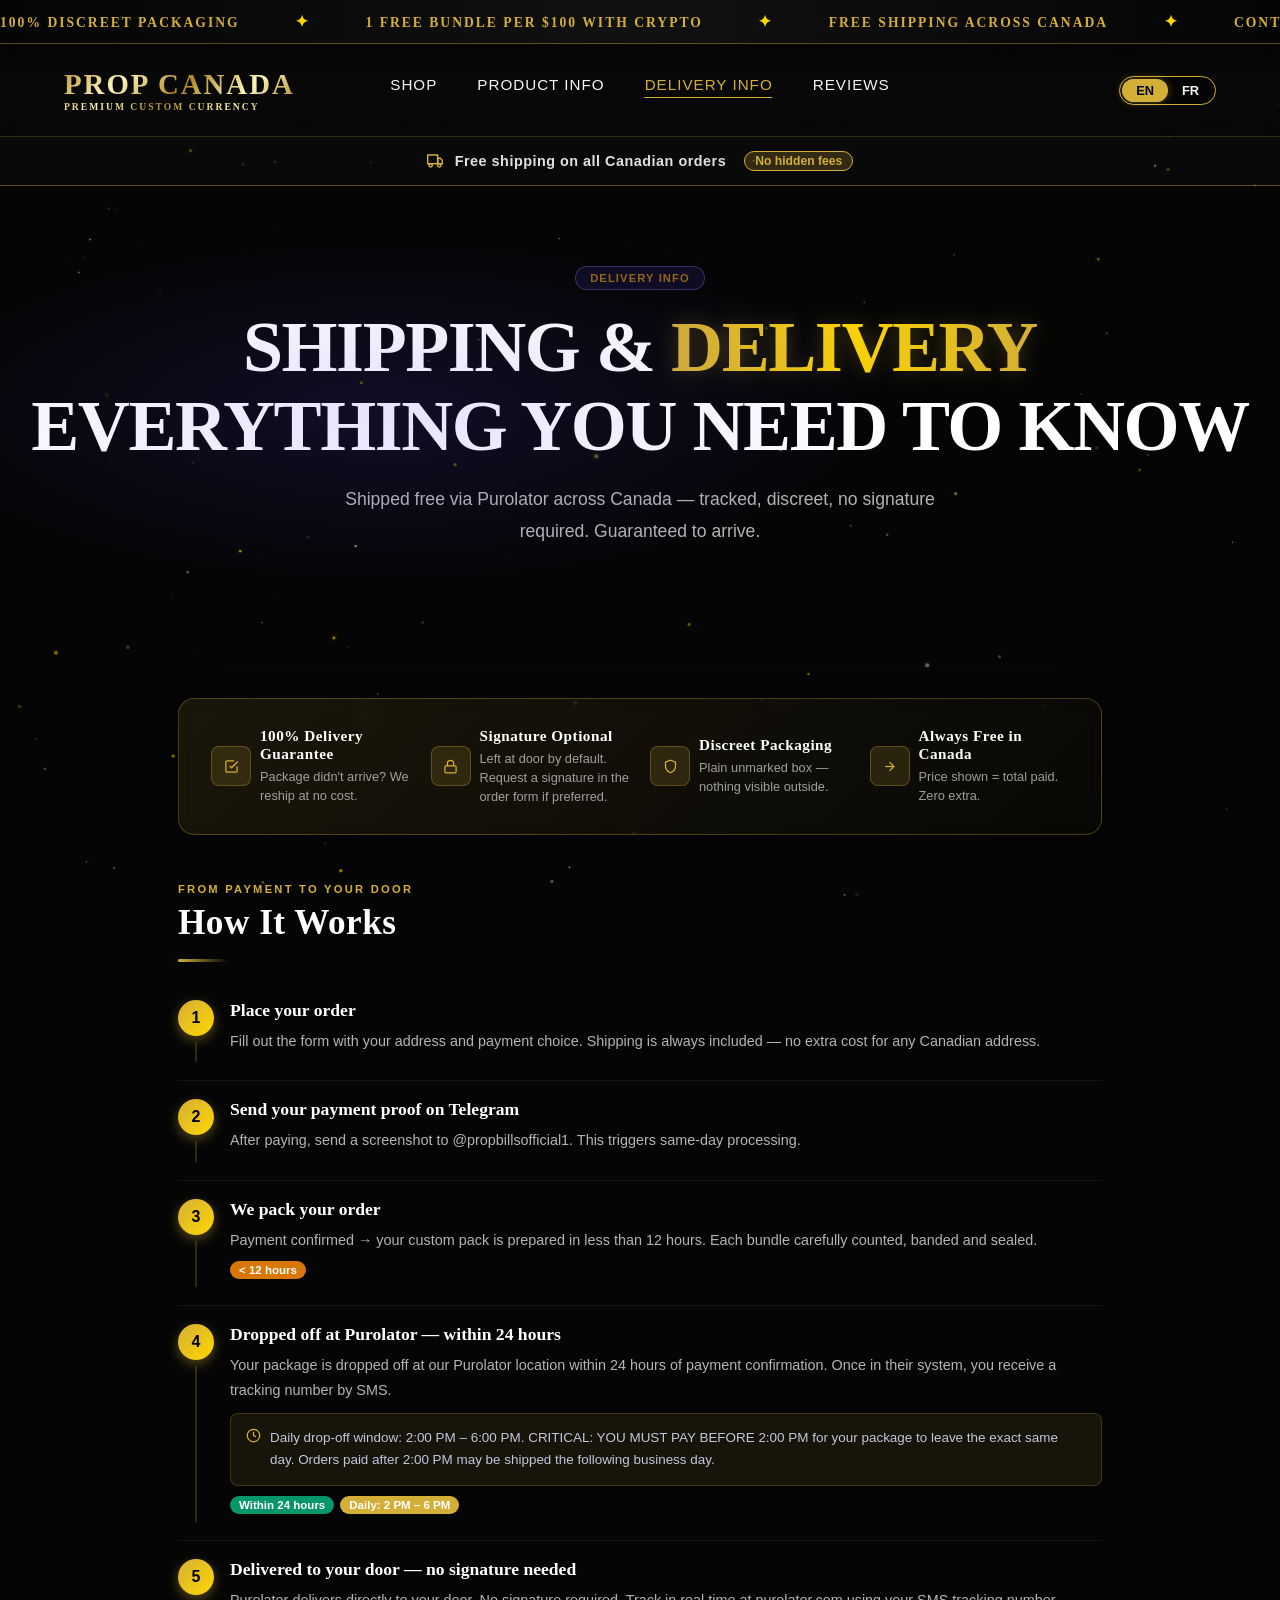
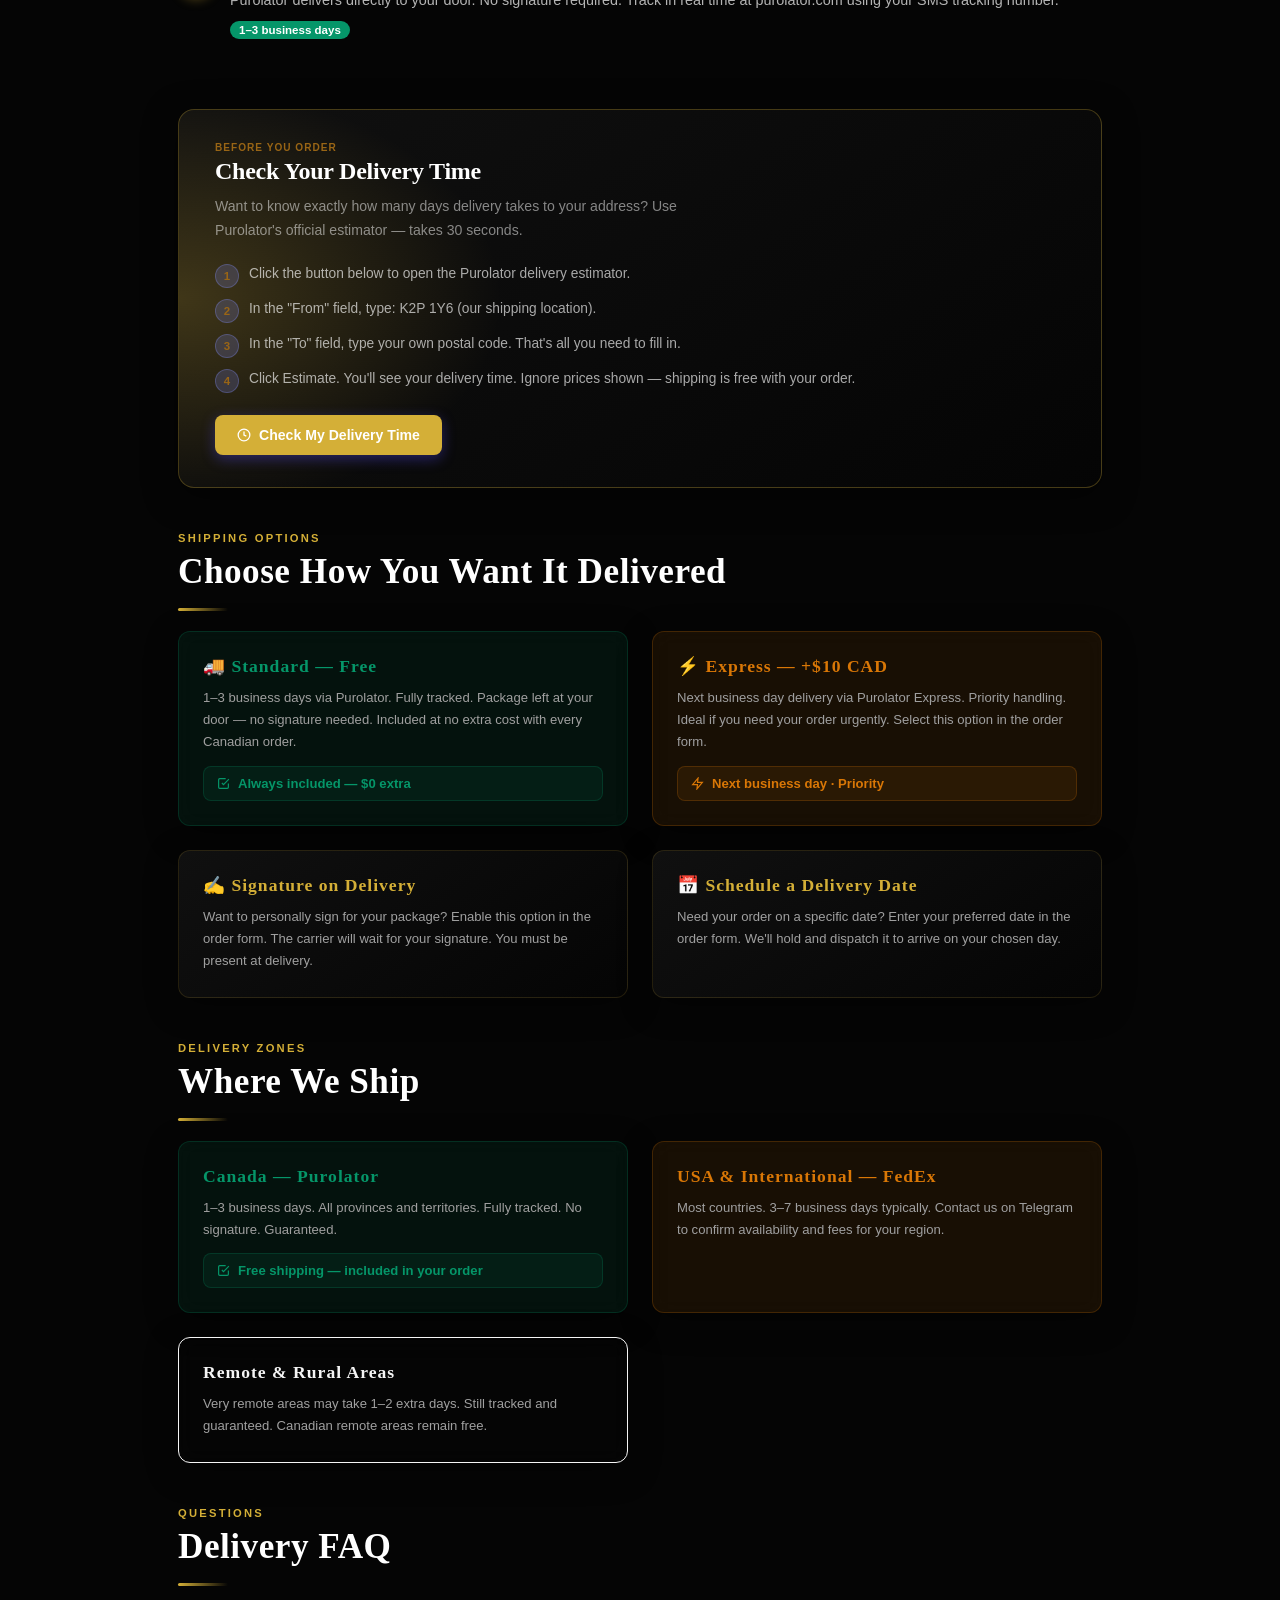
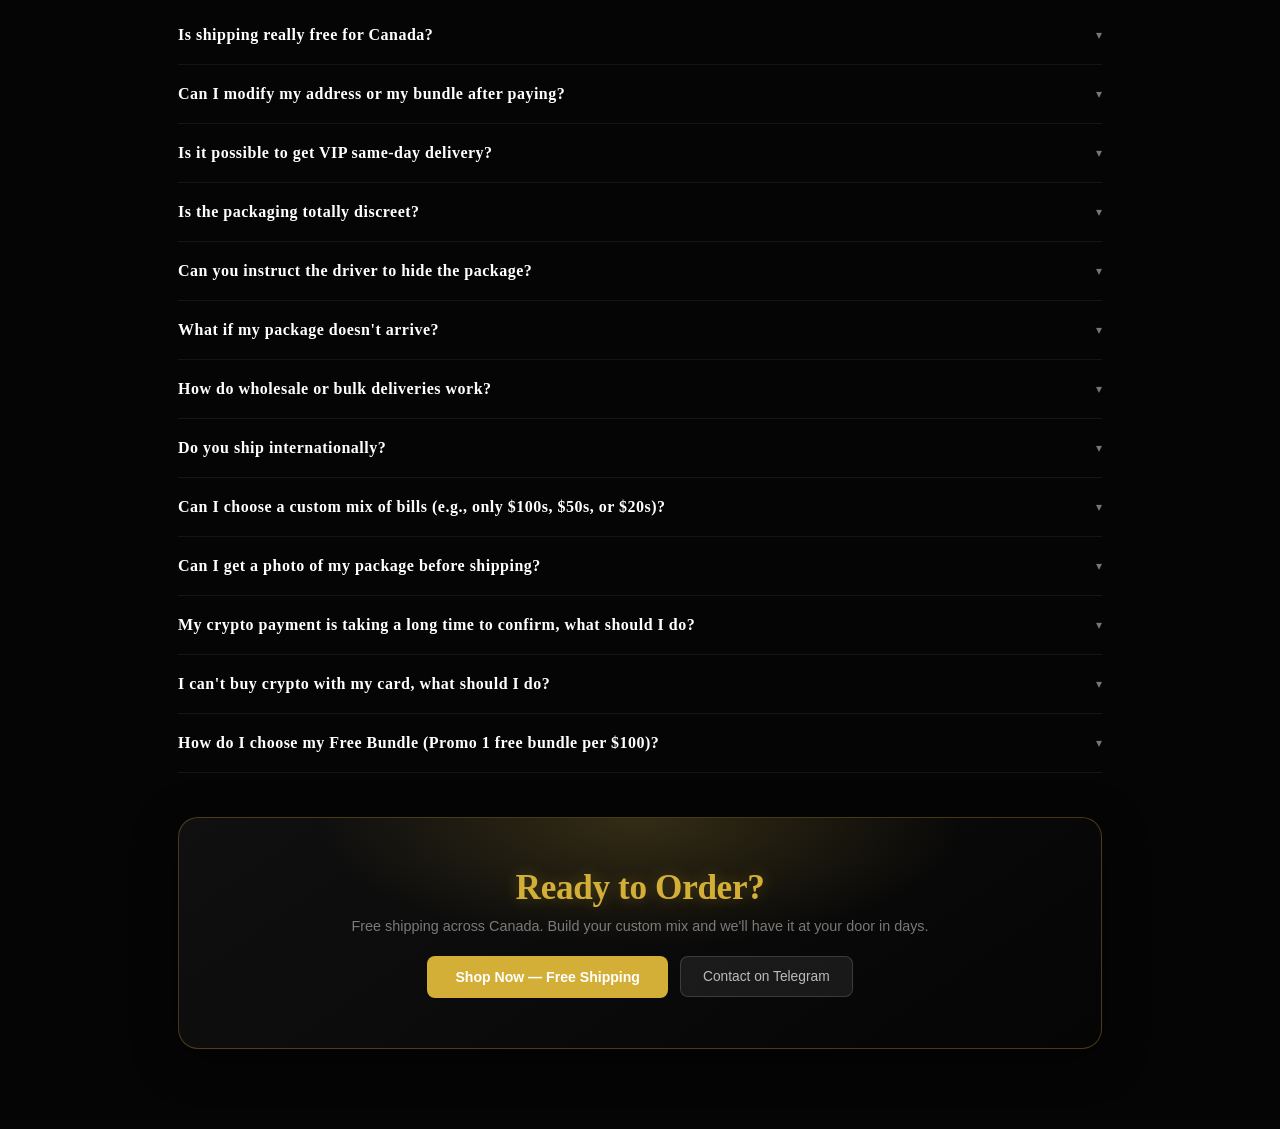
==== pages/delivery-info.html @ 50d71317 "V9 Production Deployment - Custom Domain Update & Large Asset Cleanup" ====
<!DOCTYPE html>
<html lang="en">
<head>
<meta charset="UTF-8">
<meta name="viewport" content="width=device-width, initial-scale=1.0">
<title>Livraison Prop Canada | Delivery Info — Free Shipping Across Canada</title>
<meta name="description" content="Livraison gratuite au Canada via Purolator — 1 à 3 jours ouvrables, emballage discret, garantie. Free shipping on all Canadian prop bills orders. Tracked, discreet, guaranteed.">
<meta name="keywords" content="prop canada livraison, prop bills canada shipping, prop money canada delivery, livraison gratuite canada, free shipping prop bills, prop canada purolator">
<meta name="robots" content="index, follow">
<link rel="canonical" href="https://propcanada.com/pages/delivery-info.html">
    <!-- Open Graph & Twitter Cards -->
    <meta property="og:type" content="website">
    <meta property="og:title" content="Prop Canada | The Ultimate Prop Money Experience">
    <meta property="og:description" content="Elevate your visuals with the most realistic prop money on the market. Flawless details, premium feel, and instant shipping. Secure your bag today.">
    <meta property="og:url" content="https://propcanada.com/">
    <meta property="og:image" content="https://propcanada.com/image/prod/prop%20(3).webp">
    <meta property="og:locale" content="en_CA">
    <meta property="og:locale:alternate" content="fr_CA">
    <meta name="twitter:card" content="summary_large_image">
    <meta name="twitter:title" content="Prop Canada | The Ultimate Prop Money Experience">
    <meta name="twitter:description" content="Elevate your visuals with the most realistic prop money on the market. Flawless details, premium feel, and instant shipping. Secure your bag today.">
    <meta name="twitter:image" content="https://propcanada.com/image/prod/prop%20(3).webp">
    <meta name="author" content="Prop Canada">
<meta name="theme-color" content="#D4AF37">
<link rel="alternate" hreflang="fr-CA" href="https://propcanada.com/pages/delivery-info.html" />
<link rel="alternate" hreflang="en-CA" href="https://propcanada.com/pages/delivery-info.html" />
<link rel="alternate" hreflang="x-default" href="https://propcanada.com/pages/delivery-info.html" />
<script type="application/ld+json">
{
  "@context": "https://schema.org",
  "@type": "FAQPage",
  "mainEntity": [
    {"@type":"Question","name":"Is shipping free for Canada?","acceptedAnswer":{"@type":"Answer","text":"Yes, 100%. The price shown is the total. No shipping fees. Purolator delivery included for all Canadian addresses."}},
    {"@type":"Question","name":"How long does delivery take?","acceptedAnswer":{"@type":"Answer","text":"1-3 business days within Canada from drop-off date via Purolator."}},
    {"@type":"Question","name":"Do I need to be home for delivery?","acceptedAnswer":{"@type":"Answer","text":"No. Purolator leaves the parcel at your door without requiring a signature."}},
    {"@type":"Question","name":"Is the packaging discreet?","acceptedAnswer":{"@type":"Answer","text":"Yes. All orders ship in a plain unmarked box with no shop name or logo visible outside."}},
    {"@type":"Question","name":"What if my package does not arrive?","acceptedAnswer":{"@type":"Answer","text":"We guarantee every delivery. If lost, we reship your entire order at no cost."}}
  ]
}
</script>
<link rel="icon" type="image/x-icon" href="../favicon.ico">
<link rel="manifest" href="../site.webmanifest">
<link rel="preconnect" href="https://fonts.googleapis.com">
<link href="https://fonts.googleapis.com/css2?family=Fraunces:ital,opsz,wght@0,9..144,700;0,9..144,900;1,9..144,900&family=Plus+Jakarta+Sans:wght@300;400;500;600;700&display=swap" rel="stylesheet">
<style>
:root{
  --night:#050505;--night2:#0a0a0a;--night3:#111111;
  --w:rgba(15,15,15,0.7);--g50:rgba(10,10,10,0.6);--g100:#151515;--g200:rgba(212,175,55,0.2);
  --ink:#f5f5f5;--ink2:#c4c5de;--ink3:#a0a0a0;--ink4:#777777;
  --ind:#D4AF37;--ind2:#FFD700;--ind3:#996515;
  --ip:rgba(212,175,55,.09);--ib:rgba(212,175,55,.22);
  --amb:#d97706;--ap:rgba(217,119,6,.09);--ab:rgba(217,119,6,.22);
  --em:#059669;--ep:rgba(5,150,105,.09);--eb:rgba(5,150,105,.22);
  --gold:#f59e0b;
  --r4:4px;--r8:8px;--r12:12px;--r16:16px;--r20:20px;
  --ease:.2s cubic-bezier(.4,0,.2,1);
  --sh:0 2px 12px rgba(12,13,32,.07),0 1px 3px rgba(12,13,32,.04);
  --shm:0 6px 24px rgba(12,13,32,.1),0 2px 8px rgba(12,13,32,.06);
}
*,*::before,*::after{margin:0;padding:0;box-sizing:border-box;}
html{scroll-behavior:smooth;}
body{font-family:'Inter',sans-serif;background:#050505;color:var(--ink);-webkit-font-smoothing:antialiased;}

/* NAV */
.nav{background:var(--night);padding:0 28px;display:flex;align-items:center;justify-content:space-between;height:60px;position:sticky;top:0;z-index:100;box-shadow:0 2px 12px rgba(0,0,0,.3);}
.nav-logo{font-family:'Cinzel',serif;font-size:1.1rem;font-weight:700;color:#fff;text-decoration:none;}
.nav-back{display:flex;align-items:center;gap:7px;color:rgba(255,255,255,.6);text-decoration:none;font-size:.84rem;font-weight:600;transition:color var(--ease);}
.nav-back:hover{color:#fff;}
.lang-sw{display:flex;background:rgba(255,255,255,.08);border:1px solid rgba(255,255,255,.1);border-radius:50px;padding:3px;}
.lb{padding:4px 12px;border:none;border-radius:50px;background:transparent;color:rgba(255,255,255,.45);font-size:.74rem;font-weight:600;cursor:pointer;transition:var(--ease);font-family:'Inter',sans-serif;}
.lb.active{background:var(--ind);color:#fff;}

/* FREE SHIPPING BANNER */
.fsb{background:rgba(10,10,10,0.9); border-bottom:1px solid rgba(212,175,55,0.4); padding:14px 28px; display:flex; align-items:center; justify-content:center; gap:12px; flex-wrap:wrap;}
.fsb svg{color:#D4AF37;flex-shrink:0;}
.fsb-txt{color:#e0e0e0; letter-spacing:0.5px;font-size:.9rem;font-weight:700;}
.fsb-badge{background:rgba(212,175,55,0.2); border:1px solid #D4AF37; color:#D4AF37;padding:2px 10px;border-radius:50px;font-size:.76rem;font-weight:700;margin-left:6px;}

/* HERO */
.hero{background:transparent; padding:80px 28px 60px; position:relative; z-index:1; text-align:center;}
.hero::before{content:'';position:absolute;inset:0;background:radial-gradient(ellipse 60% 60% at 30% 50%,rgba(79,70,229,.15),transparent 70%);pointer-events:none;}
.kicker{display:inline-flex;align-items:center;gap:7px;border:1px solid rgba(129,140,248,.3);background:rgba(79,70,229,.12);color:var(--ind3);padding:5px 14px;border-radius:50px;font-size:.7rem;font-weight:700;letter-spacing:.1em;text-transform:uppercase;margin-bottom:18px;position:relative;z-index:1;}
.hero h1{font-family:\'Cinzel\',serif; font-size:clamp(2.5rem, 6vw, 4.5rem); font-weight:900; color:#fff; letter-spacing:-0.02em; margin-bottom:18px; line-height:1.1; text-transform:uppercase;}
.hero h1 em{background: linear-gradient(to right, #D4AF37, #FFD700, #D4AF37); -webkit-background-clip: text; -webkit-text-fill-color: transparent; font-style: normal; text-shadow: 0 0 20px rgba(212,175,55,0.3);}
.hero p{font-size:1.1rem; color:rgba(255,255,255,0.7); max-width:600px; margin:0 auto 30px; line-height:1.8;}

/* CONTENT */
.wrap{max-width:980px;margin:0 auto;padding:60px 28px 80px;}

/* Guarantee bar */
.gbar{background:linear-gradient(135deg, rgba(212,175,55,0.1), rgba(212,175,55,0.02)); backdrop-filter:blur(10px); border:1.5px solid rgba(212,175,55,0.3); border-radius:var(--r16); padding:28px 32px; margin-bottom:48px; display:flex; align-items:center; gap:20px; flex-wrap:wrap; box-shadow:0 8px 32px rgba(0,0,0,0.4);}
.gbadge{display:flex;align-items:center;gap:9px;flex:1;min-width:170px;}
.gbadge-ico{width:40px;height:40px;border-radius:var(--r8);background:rgba(212,175,55,0.15);border:1px solid rgba(212,175,55,0.3);display:flex;align-items:center;justify-content:center;flex-shrink:0;}
.gbadge-ico svg{color:#D4AF37;}
.g-title{font-family:'Cinzel',serif; font-size:0.95rem; font-weight:700; color:#fff; margin-bottom:4px; letter-spacing:0.5px;}
.g-sub{font-size:0.8rem; color:rgba(255,255,255,0.6); line-height:1.5;}

/* Sections */
.sec{margin-bottom:44px;}
.sec-eye{font-size:.7rem;font-weight:700;letter-spacing:.2em;text-transform:uppercase;color:#D4AF37;margin-bottom:8px;}
.sec-title{font-family:\'Cinzel\',serif; font-size:2.2rem; font-weight:700; color:#fff; letter-spacing:0.5px; margin-bottom:16px;}
.sec-rule{width:50px;height:3px;background:linear-gradient(90deg, #D4AF37, transparent);border-radius:2px;margin-bottom:20px;}

/* Steps */
.steps{display:flex;flex-direction:column;}
.step{display:flex;gap:16px;padding:18px 0;border-bottom:1px solid var(--g100);}
.step:last-child{border-bottom:none;}
.step-nn{display:flex;flex-direction:column;align-items:center;flex-shrink:0;}
.step-n{width:36px;height:36px;border-radius:50%;background:linear-gradient(135deg, #D4AF37, #FFD700); color:#000; font-size:1rem; font-weight:800; display:flex; align-items:center; justify-content:center; box-shadow:0 4px 12px rgba(212,175,55,0.4);}
.step-line{width:2px;flex:1;background:var(--g200);margin-top:6px;}
.step-body{flex:1;padding-bottom:8px;}
.step-h{font-family:'Cinzel',serif; font-size:1.1rem; font-weight:700; color:#fff; margin-bottom:8px;}
.step-d{font-size:0.9rem; color:rgba(255,255,255,0.7); line-height:1.75;}
.tags{display:flex;gap:6px;flex-wrap:wrap;margin-top:8px;}
.tag{display:inline-flex;align-items:center;gap:4px;color:#fff;font-size:.72rem;font-weight:700;padding:3px 9px;border-radius:50px;}
.tag.green{background:var(--em);}
.tag.amber{background:var(--amb);}
.tag.blue{background:var(--ind);}

/* Drop-off box */
.dobox{background:var(--ip);border:1.5px solid var(--ib);border-radius:var(--r8);padding:13px 15px;margin-top:10px;display:flex;align-items:flex-start;gap:9px;}
.dobox svg{color:var(--ind);flex-shrink:0;margin-top:1px;}
.dobox-txt{font-size:.84rem;color:var(--ink2);line-height:1.65;}
.dobox-txt strong{color:var(--ind);}

/* Delivery calculator */
.calc{background:linear-gradient(145deg, rgba(20,20,20,0.8), rgba(5,5,5,0.9)); backdrop-filter:blur(12px); border:1px solid rgba(212,175,55,0.3); border-radius:var(--r16); padding:32px 36px; margin-bottom:44px; position:relative; overflow:hidden; box-shadow:0 8px 32px rgba(0,0,0,0.5);}
.calc::before{content:'';position:absolute;inset:0;background:radial-gradient(ellipse 50% 80% at 0 50%,rgba(212,175,55,.25),transparent 70%);pointer-events:none;}
.calc-in{position:relative;z-index:1;}
.calc-eye{font-size:.63rem;font-weight:700;letter-spacing:.1em;text-transform:uppercase;color:var(--ind3);margin-bottom:5px;}
.calc-title{font-family:'Cinzel',serif;font-size:1.5rem;font-weight:700;color:#fff;margin-bottom:10px;letter-spacing:-.01em;}
.calc-desc{font-size:.88rem;color:rgba(255,255,255,.5);line-height:1.7;margin-bottom:20px;max-width:520px;}
.calc-steps{display:flex;flex-direction:column;gap:10px;margin-bottom:22px;}
.calc-step{display:flex;align-items:flex-start;gap:10px;}
.cs-n{width:24px;height:24px;border-radius:50%;background:rgba(129,140,248,.2);border:1px solid rgba(129,140,248,.3);color:var(--ind3);font-size:.72rem;font-weight:800;display:flex;align-items:center;justify-content:center;flex-shrink:0;margin-top:1px;}
.cs-txt{font-size:.86rem;color:rgba(255,255,255,.65);line-height:1.65;}
.cs-txt code{background:rgba(129,140,248,.15);border:1px solid rgba(129,140,248,.25);padding:1px 7px;border-radius:4px;font-family:monospace;color:var(--ind3);}
.cs-txt strong{color:#fff;}
.btn-calc{display:inline-flex;align-items:center;gap:8px;background:var(--ind);color:#fff;padding:12px 22px;border-radius:var(--r8);font-size:.88rem;font-weight:700;text-decoration:none;transition:var(--ease);box-shadow:0 4px 14px rgba(79,70,229,.4);}
.btn-calc:hover{background:var(--ind2);transform:translateY(-1px);}

/* Info cards */
.cards{display:grid;grid-template-columns:repeat(auto-fill,minmax(300px,1fr)); gap:24px;margin-bottom:12px;}
.card{background:linear-gradient(145deg, rgba(20,20,20,0.8), rgba(5,5,5,0.9)); backdrop-filter: blur(10px); border:1px solid rgba(212,175,55,0.15); border-radius:var(--r12); padding:24px; box-shadow:0 8px 32px rgba(0,0,0,0.4); transition:all var(--ease);}
.card:hover{transform:translateY(-4px); box-shadow:0 12px 40px rgba(212,175,55,0.12); border-color:rgba(212,175,55,0.5);}
.card.green{background:var(--ep);border-color:var(--eb);}
.card.amber{background:var(--ap);border-color:var(--ab);}
.card.orange{background:var(--op);border-color:var(--ob);}
.card h4{font-family:'Cinzel',serif; font-size:1.1rem; font-weight:700; margin-bottom:10px; color:#D4AF37; letter-spacing:1px;}
.card.green h4{color:var(--em);}
.card.amber h4{color:var(--amb);}
.card.orange h4{color:var(--or);}
.card p{font-size:.82rem;color:var(--ink3);line-height:1.7;}
.free-badge{background:var(--ep);border:1px solid var(--eb);border-radius:var(--r8);padding:9px 13px;display:flex;align-items:center;gap:8px;font-size:.82rem;font-weight:600;color:var(--em);margin-top:12px;}
.free-badge svg{flex-shrink:0;}

/* FAQ */
.faq-item{border-bottom:1px solid var(--g100);}
.faq-q{width:100%;background:none;border:none;padding:20px 0;display:flex;align-items:center;justify-content:space-between;gap:12px;cursor:pointer;font-family:'Inter',sans-serif;text-align:left;}
.faq-qt{font-family:'Cinzel',serif; font-size:1rem; font-weight:700; color:#fff; letter-spacing:0.5px;}
.faq-arr{font-size:.78rem;color:var(--ink4);transition:transform var(--ease);}
.faq-a{display:none;padding:0 0 20px;font-size:0.9rem;color:rgba(255,255,255,0.7);line-height:1.8;}
.faq-item.open .faq-arr{transform:rotate(180deg);}
.faq-item.open .faq-a{display:block;}

/* CTA */
.cta{background:linear-gradient(145deg, rgba(20,20,20,0.8), rgba(5,5,5,0.9)); backdrop-filter:blur(12px); border:1px solid rgba(212,175,55,0.3); border-radius:var(--r20); padding:50px 40px; text-align:center; position:relative; overflow:hidden; box-shadow: 0 10px 40px rgba(0,0,0,0.5);}
.cta::before{content:'';position:absolute;inset:0;background:radial-gradient(ellipse 50% 80% at 50% 0%,rgba(212,175,55,.2),transparent 70%);pointer-events:none;}
.cta h2{font-family:'Cinzel',serif;font-size:2.2rem;font-weight:900;color:#D4AF37; text-shadow:0 0 15px rgba(212,175,55,0.3);letter-spacing:-.01em;margin-bottom:10px;position:relative;z-index:1;}
.cta p{font-size:.9rem;color:rgba(255,255,255,.45);margin-bottom:22px;position:relative;z-index:1;}
.cta-btns{display:flex;align-items:center;justify-content:center;gap:12px;flex-wrap:wrap;position:relative;z-index:1;}
.btn-p{background:var(--ind);color:#fff;border:none;padding:13px 28px;border-radius:var(--r8);font-size:.88rem;font-weight:700;cursor:pointer;font-family:'Inter',sans-serif;text-decoration:none;transition:var(--ease);display:inline-block;}
.btn-p:hover{background:var(--ind2);transform:translateY(-1px);}
.btn-g{background:rgba(255,255,255,.07);color:rgba(255,255,255,.7);border:1px solid rgba(255,255,255,.15);padding:12px 22px;border-radius:var(--r8);font-size:.86rem;font-weight:500;text-decoration:none;transition:var(--ease);display:inline-block;}
.btn-g:hover{background:rgba(255,255,255,.12);color:#fff;}

@media(max-width:640px){
  .wrap{padding:36px 14px 60px;}
  .gbar{padding:18px;}
  .calc{background:linear-gradient(145deg, rgba(20,20,20,0.8), rgba(5,5,5,0.9)); backdrop-filter:blur(12px); border:1px solid rgba(212,175,55,0.3); border-radius:var(--r16); padding:32px 36px; margin-bottom:44px; position:relative; overflow:hidden; box-shadow:0 8px 32px rgba(0,0,0,0.5);}
  .nav{padding:0 14px;}
  .fsb{background:rgba(10,10,10,0.9); border-bottom:1px solid rgba(212,175,55,0.4); padding:14px 28px; display:flex; align-items:center; justify-content:center; gap:12px; flex-wrap:wrap;}
}




/* --- CSS POUR LA NAVIGATION DES PAGES SECONDAIRES --- */
:root {
    --gold-primary: #D4AF37;
    --text-muted: #a0a0a0;
    --text-light: #f5f5f5;
    --glass-bg: rgba(10, 10, 10, 0.6);
    --glass-border: rgba(212, 175, 55, 0.2);
    --font-heading: 'Cinzel', serif;
    --font-body: 'Inter', sans-serif;
    --gold-gradient: linear-gradient(135deg, #BF953F, #FCF6BA, #B38728, #FBF5B7, #AA771C);
}
/* --- NAVIGATION --- */
.navbar {
    position: sticky;
    top: 0;
    width: 100%;
    display: flex;
    justify-content: space-between;
    align-items: center;
    padding: 1.5rem 5%;
    background: var(--glass-bg);
    backdrop-filter: blur(12px);
    -webkit-backdrop-filter: blur(12px);
    border-bottom: 1px solid var(--glass-border);
    z-index: 100;
    transition: all 0.3s ease;
}

.navbar .logo {
    font-family: var(--font-heading);
    font-size: 1.8rem;
    font-weight: 700;
    letter-spacing: 2px;
    background: var(--gold-gradient);
    -webkit-background-clip: text;
    -webkit-text-fill-color: transparent;
    text-transform: uppercase;
    text-decoration: none;
}

.nav-links {
    list-style: none;
    display: flex;
    gap: 2.5rem;
    position: absolute;
    left: 50%;
    transform: translateX(-50%);
    margin: 0;
    padding: 0;
}

.nav-links a {
    color: var(--text-light);
    text-decoration: none;
    font-size: 0.95rem;
    font-weight: 400;
    text-transform: uppercase;
    letter-spacing: 1px;
    transition: color 0.3s ease;
    position: relative;
    font-family: var(--font-body);
}

.nav-links a::after {
    content: '';
    position: absolute;
    bottom: -5px;
    left: 0;
    width: 0%;
    height: 1px;
    background: var(--gold-primary);
    transition: width 0.3s ease;
}

.nav-links a:hover,
.nav-links a.active {
    color: var(--gold-primary);
}

.nav-links a:hover::after,
.nav-links a.active::after {
    width: 100%;
}

@media (max-width: 850px) {
    .nav-links { display: none; }
}

/* LANGUAGE TOGGLE */
.lang-tog { display:flex; background:rgba(0,0,0,0.5); border:1px solid #D4AF37; border-radius:50px; padding:2px; }
.lb { padding:4px 14px; border:none; border-radius:50px; background:transparent; color:#f5f5f5; font-size:0.8rem; font-weight:700; cursor:pointer; transition:all 0.3s ease; font-family:'Inter', sans-serif; }
.lb:hover { color:#D4AF37; }
.lb.active { background:#D4AF37; color:#000; box-shadow:0 0 10px rgba(212,175,55,0.4); }



</style>
    <link rel="stylesheet" href="../mobile-menu.css">
</head>
<body>

  <!-- Custom Cursor Removed -->
  <!-- Page Transition Overlay -->
  <div class="page-transition-overlay"></div>



    
    <!-- STRIP MARQUEE -->
    <style>
        .marquee-container { 
            background: linear-gradient(90deg, #050505, #111111, #050505); 
            border-bottom: 1px solid rgba(212, 175, 55, 0.4); 
            overflow: hidden; 
            white-space: nowrap; 
            position: relative; 
            z-index: 1000; 
            padding: 12px 0; 
            box-shadow: 0 4px 20px rgba(0,0,0,0.8); 
            display: flex;
            align-items: center;
        }
        .marquee-content { 
            display: inline-block; 
            white-space: nowrap; 
            animation: marquee 40s linear infinite; 
            font-family: 'Cinzel', serif; 
            font-size: 0.85rem; 
            font-weight: 700; 
            color: #D4AF37; 
            letter-spacing: 2px; 
            text-transform: uppercase;
        }
        .marquee-container:hover .marquee-content { animation-play-state: paused; }
        .marquee-item { display: inline-flex; align-items: center; }
        .marquee-item a { color: #D4AF37; text-decoration: none; transition: all 0.3s ease; }
        .marquee-item a:hover { color: #FFF; text-shadow: 0 0 10px rgba(212,175,55,0.8); }
        .marquee-ornament { margin: 0 50px; color: #FFD700; font-size: 1rem; display: inline-block; animation: m-pulse 2s infinite; }
        @keyframes marquee { 0% { transform: translateX(0); } 100% { transform: translateX(-50%); } }
        @keyframes m-pulse { 0%, 100% { opacity: 1; transform: scale(1); } 50% { opacity: 0.6; transform: scale(0.85); } }
    

/* --- CSS POUR LA NAVIGATION DES PAGES SECONDAIRES --- */
:root {
    --gold-primary: #D4AF37;
    --text-muted: #a0a0a0;
    --text-light: #f5f5f5;
    --glass-bg: rgba(10, 10, 10, 0.6);
    --glass-border: rgba(212, 175, 55, 0.2);
    --font-heading: 'Cinzel', serif;
    --font-body: 'Inter', sans-serif;
    --gold-gradient: linear-gradient(135deg, #BF953F, #FCF6BA, #B38728, #FBF5B7, #AA771C);
}
/* --- NAVIGATION --- */
.navbar {
    position: sticky;
    top: 0;
    width: 100%;
    display: flex;
    justify-content: space-between;
    align-items: center;
    padding: 1.5rem 5%;
    background: var(--glass-bg);
    backdrop-filter: blur(12px);
    -webkit-backdrop-filter: blur(12px);
    border-bottom: 1px solid var(--glass-border);
    z-index: 100;
    transition: all 0.3s ease;
}

.navbar .logo {
    font-family: var(--font-heading);
    font-size: 1.8rem;
    font-weight: 700;
    letter-spacing: 2px;
    background: var(--gold-gradient);
    -webkit-background-clip: text;
    -webkit-text-fill-color: transparent;
    text-transform: uppercase;
    text-decoration: none;
}

.nav-links {
    list-style: none;
    display: flex;
    gap: 2.5rem;
    position: absolute;
    left: 50%;
    transform: translateX(-50%);
    margin: 0;
    padding: 0;
}

.nav-links a {
    color: var(--text-light);
    text-decoration: none;
    font-size: 0.95rem;
    font-weight: 400;
    text-transform: uppercase;
    letter-spacing: 1px;
    transition: color 0.3s ease;
    position: relative;
    font-family: var(--font-body);
}

.nav-links a::after {
    content: '';
    position: absolute;
    bottom: -5px;
    left: 0;
    width: 0%;
    height: 1px;
    background: var(--gold-primary);
    transition: width 0.3s ease;
}

.nav-links a:hover,
.nav-links a.active {
    color: var(--gold-primary);
}

.nav-links a:hover::after,
.nav-links a.active::after {
    width: 100%;
}

@media (max-width: 850px) {
    .nav-links { display: none; }
}

/* LANGUAGE TOGGLE */
.lang-tog { display:flex; background:rgba(0,0,0,0.5); border:1px solid #D4AF37; border-radius:50px; padding:2px; }
.lb { padding:4px 14px; border:none; border-radius:50px; background:transparent; color:#f5f5f5; font-size:0.8rem; font-weight:700; cursor:pointer; transition:all 0.3s ease; font-family:'Inter', sans-serif; }
.lb:hover { color:#D4AF37; }
.lb.active { background:#D4AF37; color:#000; box-shadow:0 0 10px rgba(212,175,55,0.4); }

</style>
    <div class="marquee-container">
        <div class="marquee-content">
            <!-- Set 1 -->
            <span class="marquee-item"><span id="an1">100% Discreet Packaging</span></span>
            <span class="marquee-ornament">✦</span>
            <span class="marquee-item"><span id="an2">1 Free Bundle per $100 with Crypto</span></span>
            <span class="marquee-ornament">✦</span>
            <span class="marquee-item"><span id="an3">Free Shipping Across Canada</span></span>
            <span class="marquee-ornament">✦</span>
            <span class="marquee-item"><a href="https://t.me/propbillsofficial1" target="_blank" id="an-tg">Contact Telegram: @propbillsofficial1</a></span>
            <span class="marquee-ornament">✦</span>
            
            <!-- Set 2 (for seamless loop) -->
            <span class="marquee-item"><span id="an1-dup">100% Discreet Packaging</span></span>
            <span class="marquee-ornament">✦</span>
            <span class="marquee-item"><span id="an2-dup">1 Free Bundle per $100 with Crypto</span></span>
            <span class="marquee-ornament">✦</span>
            <span class="marquee-item"><span id="an3-dup">Free Shipping Across Canada</span></span>
            <span class="marquee-ornament">✦</span>
            <span class="marquee-item"><a href="https://t.me/propbillsofficial1" target="_blank" id="an-tg-dup">Contact Telegram: @propbillsofficial1</a></span>
            <span class="marquee-ornament">✦</span>

            <!-- Set 3 -->
            <span class="marquee-item"><span id="an1-trip">100% Discreet Packaging</span></span>
            <span class="marquee-ornament">✦</span>
            <span class="marquee-item"><span id="an2-trip">1 Free Bundle per $100 with Crypto</span></span>
            <span class="marquee-ornament">✦</span>
            <span class="marquee-item"><span id="an3-trip">Free Shipping Across Canada</span></span>
            <span class="marquee-ornament">✦</span>
            <span class="marquee-item"><a href="https://t.me/propbillsofficial1" target="_blank" id="an-tg-trip">Contact Telegram: @propbillsofficial1</a></span>
            <span class="marquee-ornament">✦</span>
            
            <!-- Set 4 -->
            <span class="marquee-item"><span id="an1-quad">100% Discreet Packaging</span></span>
            <span class="marquee-ornament">✦</span>
            <span class="marquee-item"><span id="an2-quad">1 Free Bundle per $100 with Crypto</span></span>
            <span class="marquee-ornament">✦</span>
            <span class="marquee-item"><span id="an3-quad">Free Shipping Across Canada</span></span>
            <span class="marquee-ornament">✦</span>
            <span class="marquee-item"><a href="https://t.me/propbillsofficial1" target="_blank" id="an-tg-quad">Contact Telegram: @propbillsofficial1</a></span>
            <span class="marquee-ornament">✦</span>
        </div>
    </div>

        
    </div>

    <!-- Effet de particules d'or scintillantes -->
    <canvas id="gold-dust" style="position:fixed; top:0; left:0; width:100vw; height:100vh; z-index:0; pointer-events:none;"></canvas>

    <!-- NAVIGATION -->
                <nav class="navbar">
        <div class="mobile-menu-overlay" id="mobileOverlay" onclick="toggleMobileMenu()"></div>
        <a href="../index.html" class="logo" style="text-decoration:none;">
            <div class="logo-name" id="h-logo-name" style="color:var(--gold-primary, #D4AF37);">PROP CANADA</div>
            <div class="logo-sub" id="h-logo-sub" style="font-size:0.6rem;color:var(--text-muted, #a0a0a0);letter-spacing:2px;text-transform:uppercase;">Premium Custom Currency</div>
        </a>
        <div class="nav-menu-wrapper" id="navMenu">
        <ul class="nav-links">
            <li><a href="../index.html#boutique" id="hero-shop-lbl" >Shop</a></li>
            <li><a href="product-info.html" id="hero-product-lbl" >Product Info</a></li>
            <li><a href="delivery-info.html" id="hero-delivery-lbl" class='active'>Delivery Info</a></li>
            <li><a href="reviews.html" id="hero-reviews-lbl" >Reviews</a></li>
        </ul>
        <div class="lang-tog-wrapper">
            <div class="lang-tog">
                <button class="lb active" id="lang-en" onclick="setLang('en')">EN</button>
                <button class="lb" id="lang-fr" onclick="setLang('fr')">FR</button>
            </div>
        </div>
    </div>
    <button class="mobile-menu-btn" onclick="toggleMobileMenu()" aria-label="Toggle Menu">
        <svg viewBox="0 0 24 24" fill="none" stroke="currentColor" stroke-width="2"><line x1="3" y1="12" x2="21" y2="12" class="line1"></line><line x1="3" y1="6" x2="21" y2="6" class="line2"></line><line x1="3" y1="18" x2="21" y2="18" class="line3"></line></svg>
    </button>
    </nav>


<div class="fsb">
  <svg width="16" height="16" fill="none" stroke="currentColor" stroke-width="2.2" viewBox="0 0 24 24"><rect x="1" y="3" width="15" height="13"/><polygon points="16 8 20 8 23 11 23 16 16 16 16 8"/><circle cx="5.5" cy="18.5" r="2.5"/><circle cx="18.5" cy="18.5" r="2.5"/></svg>
  <span class="fsb-txt" id="fsb-txt">Free shipping on all Canadian orders</span>
  <span class="fsb-badge" id="fsb-badge">No hidden fees</span>
</div>

<div class="hero">
  <div class="kicker" id="kicker">Delivery Info</div>
  <h1 id="h1">Shipping &amp; <em>Delivery</em><br>Everything You Need to Know</h1>
  <p id="hdesc">Shipped free via Purolator across Canada — tracked, discreet, no signature required. Guaranteed to arrive.</p>
</div>

<div class="wrap">

  <!-- GUARANTEES -->
  <div class="gbar">
    <div class="gbadge">
      <div class="gbadge-ico"><svg width="15" height="15" fill="none" stroke="currentColor" stroke-width="2" viewBox="0 0 24 24"><polyline points="9 11 12 14 22 4"/><path d="M21 12v7a2 2 0 01-2 2H5a2 2 0 01-2-2V5a2 2 0 012-2h11"/></svg></div>
      <div><div class="g-title" id="gb1h">100% Delivery Guarantee</div><div class="g-sub" id="gb1s">Package didn't arrive? We reship at no cost.</div></div>
    </div>
    <div class="gbadge">
      <div class="gbadge-ico"><svg width="15" height="15" fill="none" stroke="currentColor" stroke-width="2" viewBox="0 0 24 24"><rect x="3" y="11" width="18" height="11" rx="2"/><path d="M7 11V7a5 5 0 0110 0v4"/></svg></div>
      <div><div class="g-title" id="gb2h">Signature Optional</div><div class="g-sub" id="gb2s">Left at your door by default. Request a signature in the order form if preferred.</div></div>
    </div>
    <div class="gbadge">
      <div class="gbadge-ico"><svg width="15" height="15" fill="none" stroke="currentColor" stroke-width="2" viewBox="0 0 24 24"><path d="M12 22s8-4 8-10V5l-8-3-8 3v7c0 6 8 10 8 10z"/></svg></div>
      <div><div class="g-title" id="gb3h">Discreet Packaging</div><div class="g-sub" id="gb3s">Plain unmarked box — nothing visible outside.</div></div>
    </div>
    <div class="gbadge">
      <div class="gbadge-ico"><svg width="15" height="15" fill="none" stroke="currentColor" stroke-width="2" viewBox="0 0 24 24"><line x1="5" y1="12" x2="19" y2="12"/><polyline points="12 5 19 12 12 19"/></svg></div>
      <div><div class="g-title" id="gb4h">Always Free in Canada</div><div class="g-sub" id="gb4s">Price shown = total paid. Zero extra.</div></div>
    </div>
  </div>

  <!-- HOW IT WORKS -->
  <div class="sec">
    <div class="sec-eye" id="flow-eye">From Payment to Your Door</div>
    <div class="sec-title" id="flow-h">How It Works</div>
    <div class="sec-rule"></div>
    <div class="steps">

      <div class="step">
        <div class="step-nn"><div class="step-n">1</div><div class="step-line"></div></div>
        <div class="step-body">
          <div class="step-h" id="s1h">Place your order</div>
          <div class="step-d" id="s1d">Fill out the form with your address and payment choice. Shipping is always included — no extra cost for any Canadian address.</div>
        </div>
      </div>

      <div class="step">
        <div class="step-nn"><div class="step-n">2</div><div class="step-line"></div></div>
        <div class="step-body">
          <div class="step-h" id="s2h">Send your payment proof on Telegram</div>
          <div class="step-d" id="s2d">After paying, send a screenshot to <a href="https://t.me/propbillsofficial1" target="_blank" style="color:var(--ind);font-weight:600;">@propbillsofficial1</a>. This triggers same-day processing.</div>
        </div>
      </div>

      <div class="step">
        <div class="step-nn"><div class="step-n">3</div><div class="step-line"></div></div>
        <div class="step-body">
          <div class="step-h" id="s3h">We pack your order</div>
          <div class="step-d" id="s3d">Payment confirmed → your custom pack is prepared in less than 12 hours. Each bundle is carefully counted, banded and sealed.</div>
          <div class="tags"><span class="tag amber" id="s3t">&lt; 12 hours</span></div>
        </div>
      </div>

      <div class="step">
        <div class="step-nn"><div class="step-n">4</div><div class="step-line"></div></div>
        <div class="step-body">
          <div class="step-h" id="s4h">Dropped off at Purolator — within 24 hours</div>
          <div class="step-d" id="s4d">Your package is dropped off at our Purolator location within 24 hours of payment confirmation. Once in Purolator's system, you receive a tracking number by SMS.</div>
          <div class="dobox">
            <svg width="15" height="15" fill="none" stroke="currentColor" stroke-width="2" viewBox="0 0 24 24"><circle cx="12" cy="12" r="10"/><polyline points="12 6 12 12 16 14"/></svg>
            <div class="dobox-txt" id="dobox-txt"><strong>Daily drop-off window: 2:00 PM – 6:00 PM.</strong> CRITICAL: YOU MUST PAY BEFORE 2:00 PM for your package to leave the exact same day. Orders paid after 2:00 PM may be shipped the following business day.</div>
          </div>
          <div class="tags" style="margin-top:10px;">
            <span class="tag green" id="s4t">Within 24 hours</span>
            <span class="tag blue" id="s4t2">Daily: 2 PM – 6 PM</span>
          </div>
        </div>
      </div>

      <div class="step">
        <div class="step-nn"><div class="step-n">5</div></div>
        <div class="step-body">
          <div class="step-h" id="s5h">Delivered to your door — no signature needed</div>
          <div class="step-d" id="s5d">Purolator delivers directly to your door. No signature required — the driver leaves the parcel safely. Track in real time at purolator.com using your SMS tracking number.</div>
          <div class="tags"><span class="tag green" id="s5t">1–3 business days</span></div>
        </div>
      </div>

    </div>
  </div>

  <!-- DELIVERY CALCULATOR -->
  <div class="calc">
    <div class="calc-in">
      <div class="calc-eye" id="calc-eye">Before You Order</div>
      <div class="calc-title" id="calc-title">Check Your Delivery Time</div>
      <div class="calc-desc" id="calc-desc">Want to know exactly how many days delivery takes to your address? Use Purolator's official estimator — takes 30 seconds. Here's exactly what to do:</div>
      <div class="calc-steps">
        <div class="calc-step"><div class="cs-n">1</div><div class="cs-txt" id="cs1">Click the button below to open the Purolator delivery estimator.</div></div>
        <div class="calc-step"><div class="cs-n">2</div><div class="cs-txt" id="cs2">In the <strong>"From" field</strong>, type: <code>K2P 1Y6</code> (our shipping location).</div></div>
        <div class="calc-step"><div class="cs-n">3</div><div class="cs-txt" id="cs3">In the <strong>"To" field</strong>, type <strong>your own postal code</strong>. That's all you need to fill in.</div></div>
        <div class="calc-step"><div class="cs-n">4</div><div class="cs-txt" id="cs4">Click <strong>Estimate</strong>. You'll see your estimated delivery time. <em style="color:rgba(255,255,255,.38);">Ignore prices — shipping is free with your order.</em></div></div>
      </div>
      <a href="https://eshiponline.purolator.com/ShipOnline/estimates/estimate.aspx" target="_blank" rel="noopener" class="btn-calc" id="calc-btn">
        <svg width="14" height="14" fill="none" stroke="currentColor" stroke-width="2.2" viewBox="0 0 24 24"><circle cx="12" cy="12" r="10"/><polyline points="12 6 12 12 16 14"/></svg>
        <span id="calc-btn-txt">Check My Delivery Time</span>
      </a>
    </div>
  </div>


  <!-- DELIVERY OPTIONS -->
  <div class="sec" id="sec-options">
    <div class="sec-eye" id="opts-eye">Shipping Options</div>
    <div class="sec-title" id="opts-h">Choose How You Want It Delivered</div>
    <div class="sec-rule"></div>
    <div class="cards">

      <div class="card green">
        <h4 id="opt1h">🚚 Standard — Free</h4>
        <p id="opt1p">1–3 business days via Purolator. Fully tracked. Package left at your door — no signature needed. Included at no extra cost with every order across Canada.</p>
        <div class="free-badge">
          <svg width="13" height="13" fill="none" stroke="currentColor" stroke-width="2.2" viewBox="0 0 24 24"><polyline points="9 11 12 14 22 4"/><path d="M21 12v7a2 2 0 01-2 2H5a2 2 0 01-2-2V5a2 2 0 012-2h11"/></svg>
          <span id="opt1free">Always included — $0 extra</span>
        </div>
      </div>

      <div class="card amber">
        <h4 id="opt2h">⚡ Express — +$10 CAD</h4>
        <p id="opt2p">Next business day delivery via Purolator Express. Priority handling and scanning. Ideal if you need your order urgently. Select this option at checkout.</p>
        <div class="free-badge" style="background:var(--ap); border-color:var(--ab); color:var(--amb);">
          <svg width="13" height="13" fill="none" stroke="currentColor" stroke-width="2.2" viewBox="0 0 24 24"><polygon points="13 2 3 14 12 14 11 22 21 10 12 10 13 2"/></svg>
          <span id="opt2badge">Next business day · Priority</span>
        </div>
      </div>

      <div class="card">
        <h4 id="opt3h">✍️ Signature on Delivery</h4>
        <p id="opt3p">Want to personally sign for your package? Enable this option in the order form. The carrier will wait for you to be present. You must be available at the time of delivery.</p>
      </div>

      <div class="card">
        <h4 id="opt4h">📅 Schedule a Delivery Date</h4>
        <p id="opt4p">Need your order on a specific date? Enter your preferred delivery date directly in the order form. We'll hold your shipment and dispatch it to arrive on your chosen day.</p>
      </div>

    </div>
  </div>

  <!-- ZONES -->
  <div class="sec">
    <div class="sec-eye" id="zones-eye">Delivery Zones</div>
    <div class="sec-title" id="zones-h">Where We Ship</div>
    <div class="sec-rule"></div>
    <div class="cards">
      <div class="card green">
        <h4 id="z1h">Canada — Purolator</h4>
        <p id="z1p">1–3 business days. All provinces and territories. Fully tracked. No signature. Guaranteed delivery.</p>
        <div class="free-badge"><svg width="13" height="13" fill="none" stroke="currentColor" stroke-width="2.2" viewBox="0 0 24 24"><polyline points="9 11 12 14 22 4"/><path d="M21 12v7a2 2 0 01-2 2H5a2 2 0 01-2-2V5a2 2 0 012-2h11"/></svg><span id="z1free">Free shipping — included in your order</span></div>
      </div>
      <div class="card amber">
        <h4 id="z2h">USA &amp; International — FedEx</h4>
        <p id="z2p">Available in most countries. Typically 3–7 business days. Contact us on Telegram first to confirm availability and any applicable fees for your region.</p>
      </div>
      <div class="card orange">
        <h4 id="z3h">Remote &amp; Rural Areas</h4>
        <p id="z3p">Very remote areas may take 1–2 extra days. Still fully tracked and guaranteed. Canadian remote areas remain free of charge.</p>
      </div>
    </div>
  </div>

  <!-- FAQ -->
  <div class="sec">
    <div class="sec-eye" id="faq-eye">Questions</div>
    <div class="sec-title" id="faq-h">Delivery FAQ</div>
    <div class="sec-rule"></div>
    <div id="faq-list"></div>
  </div>

  <!-- CTA -->
  <div class="cta">
    <h2 id="cta-h">Ready to Order?</h2>
    <p id="cta-p">Free shipping across Canada. Build your custom mix and we'll have it at your door in days.</p>
    <div class="cta-btns">
      <a href="../index.html#shop" class="btn-p" id="cta-shop">Shop Now — Free Shipping</a>
      <a href="https://t.me/propbillsofficial1" target="_blank" class="btn-g" id="cta-tg">Contact on Telegram</a>
    </div>
  </div>

</div>

<script>
let lang='en';
const T={
  en:{
    backLbl:"Back to Shop",
    fsbTxt:"Free shipping on all Canadian orders", fsbBadge:"No hidden fees",
    kicker:"Delivery Info",
    h1:'Shipping &amp; <em>Delivery</em><br>Everything You Need to Know',
    hdesc:"Shipped free via Purolator across Canada — tracked, discreet, no signature required. Guaranteed to arrive.",
    gb1h:"100% Delivery Guarantee",gb1s:"Package didn't arrive? We reship at no cost.",
    gb2h:"Signature Optional",gb2s:"Left at door by default. Request a signature in the order form if preferred.",
    gb3h:"Discreet Packaging",gb3s:"Plain unmarked box — nothing visible outside.",
    gb4h:"Always Free in Canada",gb4s:"Price shown = total paid. Zero extra.",
    flowEye:"From Payment to Your Door",flowH:"How It Works",
    s1h:"Place your order",s1d:"Fill out the form with your address and payment choice. Shipping is always included — no extra cost for any Canadian address.",
    s2h:"Send your payment proof on Telegram",s2d:"After paying, send a screenshot to @propbillsofficial1. This triggers same-day processing.",
    s3h:"We pack your order",s3d:"Payment confirmed → your custom pack is prepared in less than 12 hours. Each bundle carefully counted, banded and sealed.",s3t:"< 12 hours",
    s4h:"Dropped off at Purolator — within 24 hours",
    s4d:"Your package is dropped off at our Purolator location within 24 hours of payment confirmation. Once in their system, you receive a tracking number by SMS.",
    doboxTxt:"Daily drop-off window: 2:00 PM – 6:00 PM. CRITICAL: YOU MUST PAY BEFORE 2:00 PM for your package to leave the exact same day. Orders paid after 2:00 PM may be shipped the following business day.",
    s4t:"Within 24 hours",s4t2:"Daily: 2 PM – 6 PM",
    s5h:"Delivered to your door — no signature needed",s5d:"Purolator delivers directly to your door. No signature required. Track in real time at purolator.com using your SMS tracking number.",s5t:"1–3 business days",
    calcEye:"Before You Order",calcTitle:"Check Your Delivery Time",
    calcDesc:"Want to know exactly how many days delivery takes to your address? Use Purolator's official estimator — takes 30 seconds.",
    cs1:"Click the button below to open the Purolator delivery estimator.",
    cs2:'In the "From" field, type: K2P 1Y6 (our shipping location).',
    cs3:'In the "To" field, type your own postal code. That\'s all you need to fill in.',
    cs4:'Click Estimate. You\'ll see your delivery time. Ignore prices shown — shipping is free with your order.',
    calcBtnTxt:"Check My Delivery Time",
    zonesEye:"Delivery Zones",zonesH:"Where We Ship",
    z1h:"Canada — Purolator",z1p:"1–3 business days. All provinces and territories. Fully tracked. No signature. Guaranteed.",
    z1free:"Free shipping — included in your order",
    z2h:"USA & International — FedEx",z2p:"Most countries. 3–7 business days typically. Contact us on Telegram to confirm availability and fees for your region.",
    z3h:"Remote & Rural Areas",z3p:"Very remote areas may take 1–2 extra days. Still tracked and guaranteed. Canadian remote areas remain free.",
    faqEye:"Questions",faqH:"Delivery FAQ",
    faqs:[
      {q:"Is shipping really free for Canada?",a:"Yes — 100%. Purolator delivery is always included. If you are placing a massive bulk order and need special freight arrangements, <strong>message us on Telegram</strong> to organize it."},
      {q:"Can I modify my address or my bundle after paying?",a:"Yes, but you must act fast. <strong>Contact us immediately on our private Telegram chat</strong> within 2 hours of your payment. We can manually adjust your order before it gets dropped off at Purolator."},
      {q:"Is it possible to get VIP same-day delivery?",a:"For urgent VIP requests or specific deadlines, <strong>reach out to us directly on Telegram</strong>. Depending on your city and the time of day, we can sometimes arrange custom logistics."},
      {q:"Is the packaging totally discreet?",a:"Absolutely. All orders ship in a plain, unmarked box. If you live in a building with strict concierge rules or need extreme discretion, <strong>message us on Telegram</strong> and we will adapt the packaging to your needs."},
      {q:"Can you instruct the driver to hide the package?",a:"Yes! We can add specific delivery instructions for the Purolator driver (e.g., 'leave behind the side gate'). <strong>Send your specific instructions to our Telegram chat</strong> right after placing your order."},
      {q:"What if my package doesn't arrive?",a:"We guarantee every delivery. If your order is delayed or lost, <strong>message us on Telegram immediately</strong>. We investigate directly with Purolator and will reship your order at no cost."},
      {q:"How do wholesale or bulk deliveries work?",a:"Large wholesale orders require specialized discreet shipping methods. <strong>Come chat with us on Telegram</strong> so we can coordinate the safest delivery strategy for your volume."},
      {q:"Do you ship internationally?",a:"Yes, via FedEx. Customs rules and rates vary wildly by country. You <strong>MUST contact us on Telegram</strong> before placing an international order so we can confirm safe routing to your location."},
      {q:"Can I choose a custom mix of bills (e.g., only $100s, $50s, or $20s)?",a:"Yes, we can customize your bundle exactly how you want it, whether you prefer 100s, 50s, or 20s. <strong>Contact us on Telegram</strong> immediately after ordering to request your custom stack before we pack it."},
      {q:"Can I get a photo of my package before shipping?",a:"Yes, for total peace of mind, we can send you a photo of your prepared order and shipping label. <strong>Send us your order number on Telegram</strong> to request this."},
      {q:"My crypto payment is taking a long time to confirm, what should I do?",a:"Don't panic! The blockchain can sometimes be slow. <strong>Send us your transaction ID on Telegram</strong> and our team will monitor it manually to ensure your package leaves as soon as it clears."},
      {q:"I can't buy crypto with my card, what should I do?",a:"If your bank blocks crypto purchases, the Interac e-Transfer method works perfectly. If you are still stuck, <strong>reach out on Telegram</strong> — we can even take your payment directly via Interac e-Transfer manually if necessary."},
      {q:"How do I choose my Free Bundle (Promo 1 free bundle per $100)?",a:"The free bundle is added automatically, but if you want to specify exactly which type of bills you receive as a gift, <strong>message us on Telegram</strong> right after your purchase!"}
    ],

    optsEye:"Shipping Options", optsH:"Choose How You Want It Delivered",
    opt1h:"🚚 Standard — Free", opt1p:"1–3 business days via Purolator. Fully tracked. Package left at your door — no signature needed. Included at no extra cost with every Canadian order.",
    opt1free:"Always included — $0 extra",
    opt2h:"⚡ Express — +$10 CAD", opt2p:"Next business day delivery via Purolator Express. Priority handling. Ideal if you need your order urgently. Select this option in the order form.",
    opt2badge:"Next business day · Priority",
    opt3h:"✍️ Signature on Delivery", opt3p:"Want to personally sign for your package? Enable this option in the order form. The carrier will wait for your signature. You must be present at delivery.",
    opt4h:"📅 Schedule a Delivery Date", opt4p:"Need your order on a specific date? Enter your preferred date in the order form. We'll hold and dispatch it to arrive on your chosen day.",
    ctaH:"Ready to Order?",ctaP:"Free shipping across Canada. Build your custom mix and we'll have it at your door in days.",
    ctaShop:"Shop Now — Free Shipping",ctaTg:"Contact on Telegram"
  },
  fr:{
    backLbl:"Retour à la boutique",
    fsbTxt:"Livraison gratuite sur toutes les commandes au Canada",fsbBadge:"Sans frais cachés",
    kicker:"Infos Livraison",
    h1:'Expédition &amp; <em>Livraison</em><br>Tout ce que vous devez savoir',
    hdesc:"Livraison gratuite via Purolator partout au Canada — suivi, discret, sans signature. Garantie d'arrivée.",
    gb1h:"Garantie de livraison 100 %",gb1s:"Colis non reçu ? On le réexpédie sans frais.",
    gb2h:"Signature en option",gb2s:"Laissé à la porte par défaut. Demandez une signature dans le formulaire si souhaité.",
    gb3h:"Emballage discret",gb3s:"Boîte neutre sans marquage visible à l'extérieur.",
    gb4h:"Toujours gratuit au Canada",gb4s:"Prix affiché = total payé. Rien de plus.",
    flowEye:"Du paiement à votre porte",flowH:"Comment ça fonctionne",
    s1h:"Vous passez votre commande",s1d:"Remplissez le formulaire avec votre adresse et votre mode de paiement. La livraison est toujours incluse — aucun frais supplémentaire pour les adresses canadiennes.",
    s2h:"Envoyez votre preuve de paiement sur Telegram",s2d:"Après avoir payé, envoyez une capture d'écran à @propbillsofficial1. Cela déclenche le traitement le jour même.",
    s3h:"Nous préparons votre commande",s3d:"Paiement confirmé → votre pack sur mesure est préparé en moins de 12 heures. Chaque liasse comptée, attachée et scellée.",s3t:"< 12 heures",
    s4h:"Déposé chez Purolator — dans les 24 heures",
    s4d:"Votre colis est déposé chez Purolator dans les 24 heures suivant la confirmation du paiement. Une fois dans leur système, vous recevez un numéro de suivi par SMS.",
    doboxTxt:"Horaire de dépôt quotidien : 14 h – 18 h. IMPORTANT : VOUS DEVEZ PAYER AVANT 14h00 pour que votre colis parte le jour même. Les commandes payées après 14h00 risquent de partir le jour ouvrable suivant.",
    s4t:"Dans les 24 heures",s4t2:"Quotidien : 14 h – 18 h",
    s5h:"Livré à votre porte — sans signature",s5d:"Purolator livre directement à votre porte. Aucune signature requise. Suivez en temps réel sur purolator.com avec votre numéro reçu par SMS.",s5t:"1–3 jours ouvrables",
    calcEye:"Avant de commander",calcTitle:"Calculez votre délai de livraison",
    calcDesc:"Vous voulez savoir exactement combien de jours ça prendra ? Utilisez l'estimateur officiel de Purolator — 30 secondes. Voici quoi faire :",
    cs1:"Cliquez sur le bouton ci-dessous pour ouvrir l'estimateur de livraison Purolator.",
    cs2:'Dans le champ "De", tapez : K2P 1Y6 (notre point d\'expédition).',
    cs3:'Dans le champ "À", tapez votre propre code postal. C\'est tout ce qu\'il faut remplir.',
    cs4:'Cliquez sur Estimer. Vous verrez votre délai. Ignorez les prix affichés — la livraison est gratuite avec votre commande.',
    calcBtnTxt:"Calculer mon délai de livraison",
    zonesEye:"Zones de livraison",zonesH:"Où nous livrons",
    z1h:"Canada — Purolator",z1p:"1–3 jours ouvrables. Toutes les provinces et territoires. Suivi complet. Sans signature. Garantie.",
    z1free:"Livraison gratuite — incluse dans votre commande",
    z2h:"USA et international — FedEx",z2p:"La plupart des pays. 3–7 jours ouvrables. Contactez-nous sur Telegram pour confirmer disponibilité et tarifs pour votre région.",
    z3h:"Zones éloignées et rurales",z3p:"Les zones très éloignées peuvent prendre 1–2 jours de plus. Toujours suivi et garanti. Zones éloignées canadiennes sans frais.",
    faqEye:"Questions",faqH:"FAQ Livraison",
    faqs:[
      {q:"La livraison est-elle vraiment gratuite au Canada ?",a:"Oui — à 100 %. La livraison Purolator est toujours incluse. Si vous passez une commande de gros volume (wholesale) nécessitant une logistique spéciale, <strong>contactez-nous sur Telegram</strong> pour l'organiser."},
      {q:"Puis-je modifier mon adresse ou mon pack après le paiement ?",a:"Oui, mais vous devez agir vite. <strong>Contactez-nous immédiatement sur notre chat privé Telegram</strong> dans les 2 heures suivant le paiement. Nous pourrons ajuster manuellement votre commande avant le dépôt chez Purolator."},
      {q:"Est-il possible d'avoir une livraison VIP le jour même ?",a:"Pour les demandes VIP urgentes, <strong>venez nous parler directement sur Telegram</strong>. Selon votre ville et l'heure, nous pouvons parfois organiser une logistique sur mesure."},
      {q:"L'emballage est-il totalement discret ?",a:"Absolument. Tout est expédié dans une boîte neutre. Si votre immeuble a des règles strictes ou si vous avez besoin d'une discrétion extrême, <strong>écrivez-nous sur Telegram</strong> et nous adapterons le colis."},
      {q:"Pouvez-vous dire au livreur de cacher le colis ?",a:"Oui ! Nous pouvons transmettre des instructions spécifiques au chauffeur (ex: 'laisser derrière la barrière'). <strong>Envoyez vos instructions sur notre chat Telegram</strong> juste après votre commande."},
      {q:"Que faire si mon colis n'arrive pas ?",a:"Chaque livraison est garantie. Si votre commande est retardée, <strong>contactez-nous sur Telegram immédiatement</strong>. Nous gérons le problème avec Purolator et réexpédierons votre colis sans frais."},
      {q:"Comment fonctionnent les livraisons de gros (Wholesale) ?",a:"Les très grosses commandes nécessitent une expédition spécialisée. <strong>Venez discuter avec nous sur Telegram</strong> pour que nous coordonnions la stratégie de livraison la plus sûre pour votre volume."},
      {q:"Livrez-vous à l'international ?",a:"Oui, via FedEx. Les douanes et les tarifs varient énormément selon les pays. Vous <strong>DEVEZ nous contacter sur Telegram</strong> avant une commande internationale pour confirmer que l'itinéraire est sûr vers votre région."},
      {q:"Puis-je choisir un mix personnalisé (ex: uniquement des 100$, 50$ ou 20$) ?",a:"Oui, nous pouvons personnaliser votre liasse exactement comme vous le souhaitez, que ce soit en billets de 100, 50 ou 20. <strong>Contactez-nous sur Telegram</strong> immédiatement après votre commande pour nous indiquer votre mix sur mesure avant l'emballage."},
      {q:"Est-ce que je peux recevoir une photo de mon colis avant l'expédition ?",a:"Oui, pour une tranquillité d'esprit totale, nous pouvons vous envoyer une photo de votre commande préparée avec votre étiquette d'expédition. <strong>Envoyez-nous votre numéro de commande sur Telegram</strong> pour le demander."},
      {q:"Mon paiement crypto prend beaucoup de temps à être confirmé, que faire ?",a:"Pas de panique ! La blockchain peut parfois être ralentie. <strong>Envoyez-nous votre ID de transaction (Hash) sur Telegram</strong> et notre équipe la surveillera manuellement pour s'assurer que votre colis parte dès qu'elle est validée."},
      {q:"Je n'arrive pas à acheter de la crypto avec ma carte, comment faire ?",a:"Si votre banque bloque l'achat de crypto par carte, la méthode par Virement Interac fonctionne toujours. Si vous êtes bloqué, <strong>rejoignez-nous sur Telegram</strong> — nous pourrons même accepter un paiement directement par Virement Interac en privé si vous n'y arrivez pas."},
      {q:"Comment puis-je choisir ma Liasse Gratuite (Promo 1 offerte par 100$) ?",a:"La liasse gratuite est ajoutée automatiquement, mais si vous souhaitez choisir exactement quel type de billets vous voulez en cadeau, <strong>envoyez-nous un message sur Telegram</strong> juste après votre achat !"}
    ],

    optsEye:"Options d'expédition", optsH:"Choisissez votre mode de livraison",
    opt1h:"🚚 Standard — Gratuit", opt1p:"1–3 jours ouvrables via Purolator. Suivi complet. Colis laissé à la porte — aucune signature requise. Inclus sans frais avec toute commande au Canada.",
    opt1free:"Toujours inclus — 0 $ supplémentaire",
    opt2h:"⚡ Express — +10 $ CAD", opt2p:"Livraison le prochain jour ouvrable via Purolator Express. Traitement prioritaire. Idéal si vous avez besoin de votre commande rapidement. Sélectionnez cette option dans le formulaire.",
    opt2badge:"Prochain jour ouvrable · Prioritaire",
    opt3h:"✍️ Signature à la livraison", opt3p:"Vous voulez signer personnellement pour votre colis ? Activez cette option dans le formulaire de commande. Le livreur attendra votre présence. Vous devez être disponible à la livraison.",
    opt4h:"📅 Planifier une date de livraison", opt4p:"Vous avez besoin de votre commande à une date précise ? Entrez votre date préférée dans le formulaire. Nous retiendrons l'expédition pour qu'elle arrive à la date choisie.",
    ctaH:"Prêt à commander ?",ctaP:"Livraison gratuite partout au Canada. Créez votre liasse sur mesure et recevez-la chez vous en quelques jours.",
    ctaShop:"Acheter maintenant — Livraison gratuite",ctaTg:"Contacter sur Telegram"
  }
};

function setLang(l){
  lang=l;
  document.getElementById('lang-en').classList.toggle('active',l==='en');
  document.getElementById('lang-fr').classList.toggle('active',l==='fr');
  const v=T[l];
  const s=(id,val)=>{const e=document.getElementById(id);if(e)e.textContent=val;};
  const h=(id,val)=>{const e=document.getElementById(id);if(e)e.innerHTML=val;};
  s('back-lbl',v.backLbl); s('fsb-txt',v.fsbTxt); s('fsb-badge',v.fsbBadge);
  s('kicker',v.kicker); h('h1',v.h1); s('hdesc',v.hdesc);
  ['gb1h','gb1s','gb2h','gb2s','gb3h','gb3s','gb4h','gb4s'].forEach(k=>s(k,v[k]));
  s('flow-eye',v.flowEye); s('flow-h',v.flowH);
  ['s1h','s1d','s2h','s2d','s3h','s3d','s3t','s4h','s4d','s4t','s4t2','s5h','s5d','s5t'].forEach(k=>s(k,v[k]));
  s('dobox-txt',v.doboxTxt);
  s('calc-eye',v.calcEye); s('calc-title',v.calcTitle); s('calc-desc',v.calcDesc);
  s('cs1',v.cs1); s('cs2',v.cs2); s('cs3',v.cs3); s('cs4',v.cs4);
  s('calc-btn-txt',v.calcBtnTxt);
  s('zones-eye',v.zonesEye); s('zones-h',v.zonesH);
  s('z1h',v.z1h); s('z1p',v.z1p); s('z1free',v.z1free);
  s('z2h',v.z2h); s('z2p',v.z2p);
  s('z3h',v.z3h); s('z3p',v.z3p);
  s('faq-eye',v.faqEye); s('faq-h',v.faqH);
  document.getElementById('faq-list').innerHTML=v.faqs.map((f,i)=>`
    <div class="faq-item" id="faq${i}">
      <button class="faq-q" onclick="toggleFaq(${i})">
        <span class="faq-qt">${f.q}</span><span class="faq-arr">▾</span>
      </button>
      <div class="faq-a">${f.a}</div>
    </div>`).join('');
  s('opts-eye',v.optsEye); s('opts-h',v.optsH);
  s('opt1h',v.opt1h); s('opt1p',v.opt1p); s('opt1free',v.opt1free);
  s('opt2h',v.opt2h); s('opt2p',v.opt2p); s('opt2badge',v.opt2badge);
  s('opt3h',v.opt3h); s('opt3p',v.opt3p);
  s('opt4h',v.opt4h); s('opt4p',v.opt4p);
  s('cta-h',v.ctaH); s('cta-p',v.ctaP);
  s('cta-shop',v.ctaShop); s('cta-tg',v.ctaTg);
}
function toggleFaq(i){document.getElementById('faq'+i).classList.toggle('open');}
setLang('en');
</script>

        <script>


        document.addEventListener("DOMContentLoaded", () => {
            const canvas = document.getElementById("gold-dust");
            if(canvas){
                const ctx = canvas.getContext("2d");
                let width, height;
                let particles = [];
                function resize() { width = window.innerWidth; height = window.innerHeight; canvas.width = width; canvas.height = height; }
                window.addEventListener("resize", resize);
                resize();
                class Particle {
                    constructor() { this.reset(); }
                    reset() {
                        this.x = Math.random() * width; this.y = Math.random() * height;
                        this.size = Math.random() * 1.5 + 0.5; this.speedX = (Math.random() - 0.5) * 0.3;
                        this.speedY = (Math.random() - 0.5) * 0.3 - 0.2; this.opacity = Math.random() * 0.5 + 0.1;
                        this.fadeSpeed = (Math.random() - 0.5) * 0.01;
                        const colors = ['rgba(212, 175, 55, OPA)', 'rgba(255, 215, 0, OPA)', 'rgba(253, 245, 230, OPA)'];
                        this.colorTemplate = colors[Math.floor(Math.random() * colors.length)];
                    }
                    update() {
                        this.x += this.speedX; this.y += this.speedY; this.opacity += this.fadeSpeed;
                        if (this.opacity >= 0.8 || this.opacity <= 0.1) this.fadeSpeed *= -1;
                        if (this.x < 0 || this.x > width || this.y < 0 || this.y > height) {
                            this.reset(); if (this.y < 0) this.y = height;
                        }
                    }
                    draw() {
                        ctx.beginPath(); ctx.arc(this.x, this.y, this.size, 0, Math.PI * 2);
                        ctx.fillStyle = this.colorTemplate.replace('OPA', this.opacity.toFixed(2));
                        ctx.fill();
                        if (this.size > 1.2) { ctx.shadowBlur = 5; ctx.shadowColor = 'rgba(212, 175, 55, 0.8)'; } 
                        else { ctx.shadowBlur = 0; }
                    }
                }
                function init() { particles = []; const n = (width * height) / 10000; for (let i = 0; i < n; i++) particles.push(new Particle()); }
                function animate() { ctx.clearRect(0, 0, width, height); particles.forEach(p => { p.update(); p.draw(); }); requestAnimationFrame(animate); }
                init(); animate();
            }
        });
        </script>
        
  <script src="../config.js"></script>
    <script src="../mobile-menu.js"></script>
    <script src="../assets/js/shared.js"></script>
</body>
</html>
---- mobile-menu.css ----
/* --- GLOBAL MOBILE MENU --- */

/* The hamburger button */
.mobile-menu-btn {
    display: none;
    background: transparent;
    border: none;
    color: var(--gold-primary, #D4AF37);
    width: 36px;
    height: 36px;
    cursor: pointer;
    z-index: 10002;
    position: relative;
    padding: 0;
    margin-left: 10px;
}

.mobile-menu-btn svg {
    width: 100%;
    height: 100%;
    transition: transform 0.3s ease;
}

.mobile-menu-btn.open svg {
    transform: rotate(90deg);
}

.mobile-menu-btn.open .line1 { opacity: 0; }
.mobile-menu-btn.open .line2 { transform: translateY(6px) rotate(45deg); transform-origin: center; }
.mobile-menu-btn.open .line3 { transform: translateY(-6px) rotate(-45deg); transform-origin: center; }

/* The dark overlay behind the menu */
.mobile-menu-overlay {
    position: fixed;
    top: 0;
    left: 0;
    width: 100%;
    height: 100vh;
    background: rgba(0, 0, 0, 0.7);
    z-index: 10000;
    opacity: 0;
    visibility: hidden;
    transition: all 0.3s ease;
    cursor: pointer;
}

.mobile-menu-overlay.open {
    opacity: 1;
    visibility: visible;
}

/* ============================================================
   MOBILE RULES — max-width: 850px
   ============================================================ */
@media (max-width: 850px) {

    /* 1. Prevent the entire page from scrolling sideways */
    html {
        overflow-x: hidden !important;
    }
    body {
        overflow-x: hidden !important;
        width: 100% !important;
        max-width: 100% !important;
        position: relative !important;
    }

    /* 2. Show hamburger button */
    .mobile-menu-btn {
        display: block !important;
    }

    /* 3. Nav menu panel — starts translated OFF screen to the right.
          Using transform (not right:-100%) so overflow-x:hidden on <html>
          properly clips it and it is invisible when closed. */
    .nav-menu-wrapper {
        position: fixed !important;
        top: 0 !important;
        right: 0 !important;
        width: 80% !important;
        max-width: 320px !important;
        height: 100vh !important;
        background: rgba(8, 8, 8, 0.98) !important;
        backdrop-filter: blur(20px) !important;
        -webkit-backdrop-filter: blur(20px) !important;
        border-left: 1px solid rgba(212, 175, 55, 0.25) !important;
        display: flex !important;
        flex-direction: column !important;
        justify-content: flex-start !important;
        align-items: center !important;
        padding-top: 90px !important;
        box-shadow: -8px 0 40px rgba(0, 0, 0, 0.9) !important;
        margin: 0 !important;
        z-index: 10001 !important;
        /* KEY FIX: start off-screen via transform, NOT via right:-100% */
        transform: translateX(100%) !important;
        transition: transform 0.4s cubic-bezier(0.25, 0.8, 0.25, 1) !important;
    }

    /* 4. Panel slides in when open */
    .nav-menu-wrapper.open {
        transform: translateX(0) !important;
    }
    
    .nav-links {
        position: static !important;
        transform: none !important;
        flex-direction: column !important;
        display: flex !important;
        gap: 2.5rem !important;
        text-align: center !important;
        margin-bottom: 4rem !important;
        width: 100% !important;
        left: auto !important;
    }
    
    .nav-links a {
        font-size: 1.3rem !important;
        letter-spacing: 2px !important;
        display: block !important;
        width: 100% !important;
        padding: 10px 0 !important;
    }
    
    .lang-tog-wrapper {
        display: flex !important;
        justify-content: center !important;
        width: 100% !important;
        margin-top: auto !important;
        margin-bottom: 50px !important;
    }
    
    .lang-tog {
        transform: scale(1.2) !important;
    }
}
\n
/* --- GLOBAL MOBILE RESPONSIVENESS FIXES --- */
@media (max-width: 850px) {
    html, body { overflow-x: hidden !important; width: 100% !important; max-width: 100% !important; }
    .overlay { padding: 10px !important; align-items: center !important; justify-content: center !important; }
    .modal { width: 100% !important; max-width: 100% !important; margin: 0 !important; border-radius: 12px !important; max-height: 90vh !important; }
    .modal-bd { padding: 15px !important; }
    .fgrid { grid-template-columns: 1fr !important; gap: 15px !important; }
    .pay-btn-row { flex-direction: column !important; gap: 10px !important; }
    .bundle-row { flex-direction: column !important; align-items: flex-start !important; gap: 15px !important; }
    .bundle-stepper { width: 100% !important; justify-content: space-between !important; }
    #mcp-interac-box, .success { width: 95% !important; margin: 0 auto !important; padding: 15px !important; }
    #mcp-int-email { word-wrap: break-word !important; word-break: break-all !important; }
    .packs-grid { grid-template-columns: 1fr !important; padding: 0 10px !important; }
}

/* ============================================================
   MOBILE TOOLTIP FIX — Centered popup on small screens
   Touch the ? icon: the tooltip appears fixed & centered.
   Desktop is completely unaffected.
   ============================================================ */
@media (max-width: 850px) {
    /* Override the absolute positioning to a centered fixed panel */
    .tooltip-box {
        position: fixed !important;
        /* Center horizontally */
        left: 50% !important;
        transform: translateX(-50%) !important;
        /* Position in the upper-middle area of the screen */
        top: 80px !important;
        bottom: auto !important;
        /* Cap width so it never touches screen edges */
        width: 90vw !important;
        max-width: 340px !important;
        /* Reset the desktop entrance animation offset */
        transition: opacity 0.25s ease, visibility 0.25s ease !important;
        z-index: 99999 !important;
    }

    /* When open (toggled by JS on tap), make it visible */
    .tooltip-box.open {
        visibility: visible !important;
        opacity: 1 !important;
        transform: translateX(-50%) !important;
    }

    /* Remove the bottom arrow — it points nowhere in fixed mode */
    .tooltip-box::after {
        display: none !important;
    }

    /* Make the ? icon respond to tap instead of hover */
    .tooltip-container:hover .tooltip-box {
        visibility: hidden !important;
        opacity: 0 !important;
    }
}


/* ==========================================================================
   SECURITY: ANTI-COPY & ANTI-THEFT
   ========================================================================== */
body.secure-mode {
    -webkit-user-select: none !important;
    -moz-user-select: none !important;
    -ms-user-select: none !important;
    user-select: none !important;
    -webkit-touch-callout: none !important;
}

/* Exception pour les informations vitales (adresse de paiement, codes) */
.allow-copy {
    -webkit-user-select: text !important;
    -moz-user-select: text !important;
    -ms-user-select: text !important;
    user-select: text !important;
    cursor: text !important;
}

/* Bloquer le drag and drop des images, sauf exceptions */
body.secure-mode img:not(.allow-copy) {
    -webkit-user-drag: none !important;
    -khtml-user-drag: none !important;
    -moz-user-drag: none !important;
    -o-user-drag: none !important;
    user-drag: none !important;
    pointer-events: none; /* Empeche clic droit et drag sur mobile */
}

/* Autoriser le clic sur les boutons contenant des images/icones */
button img, a img {
    pointer-events: auto !important;
}


/* Assurer que les images autorisees restent cliquables (QR codes) */
body.secure-mode img.allow-copy {
    pointer-events: auto !important;
    cursor: zoom-in !important;
}
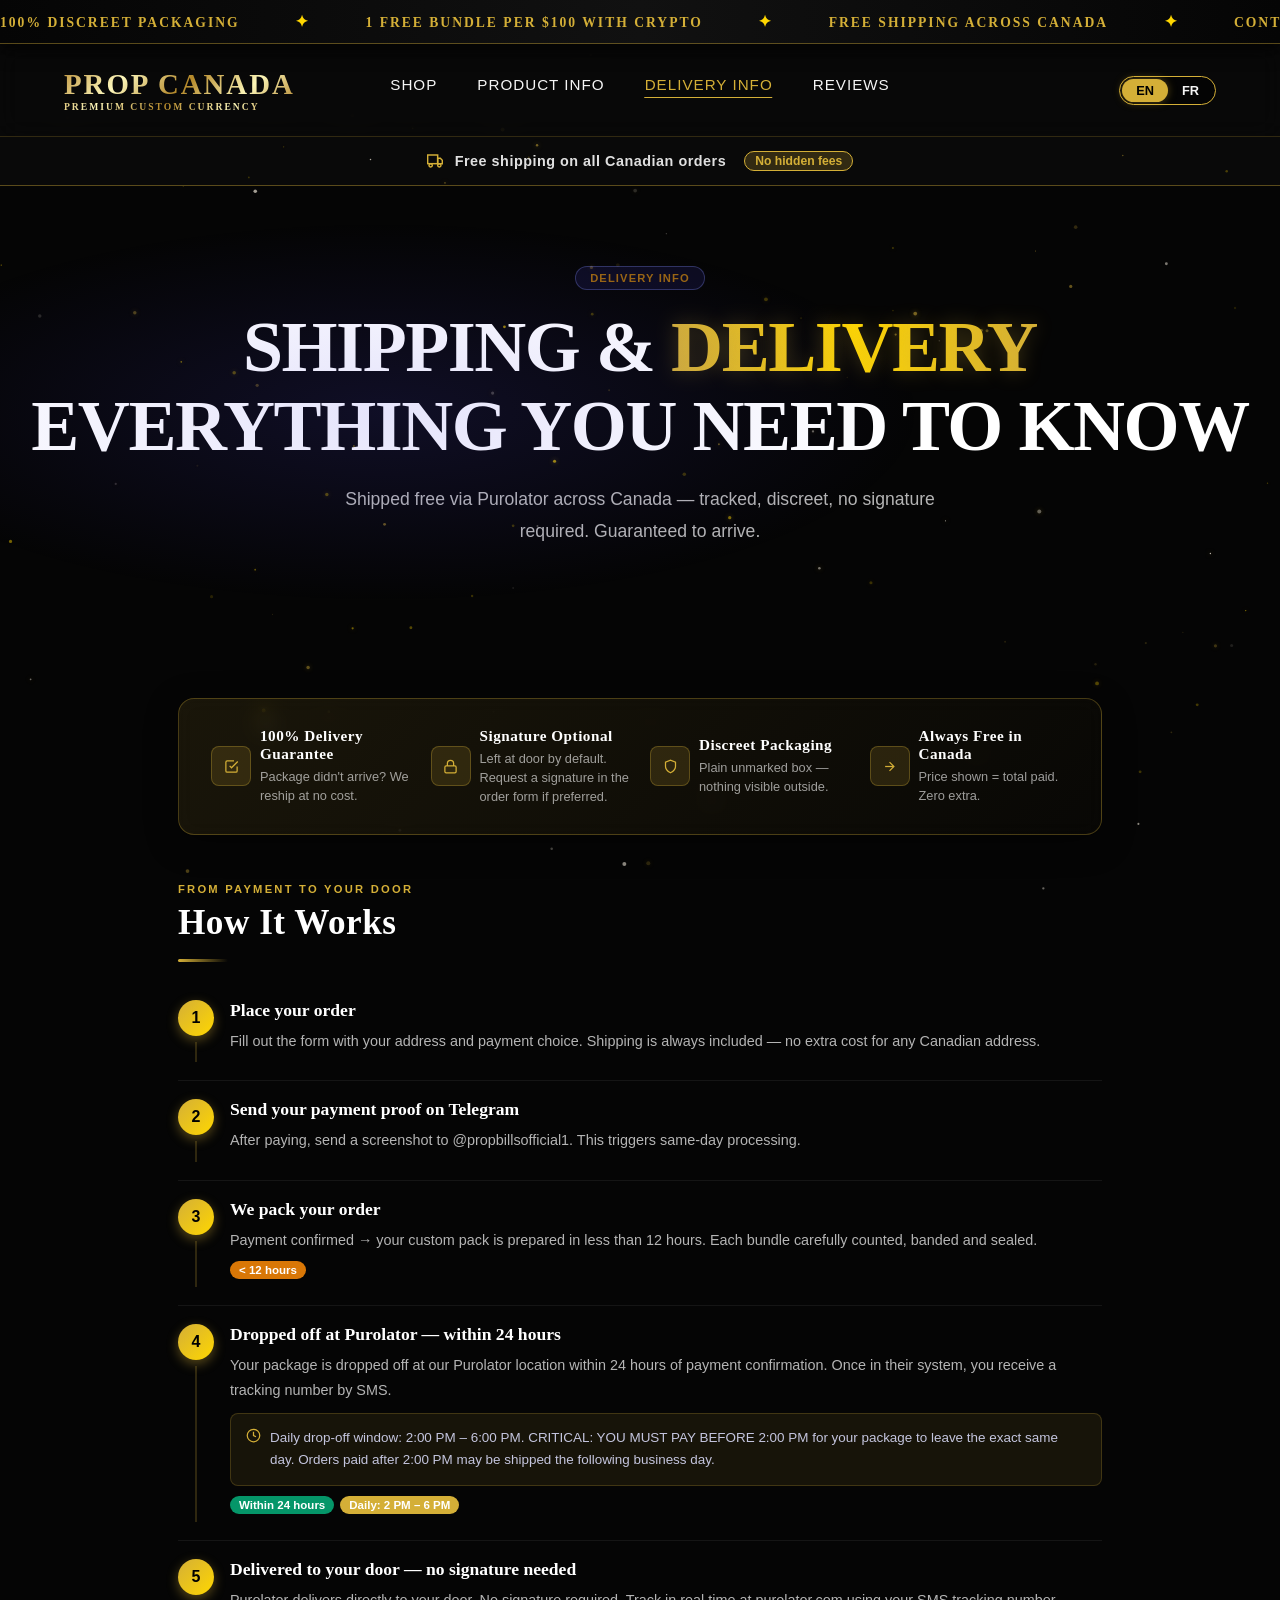
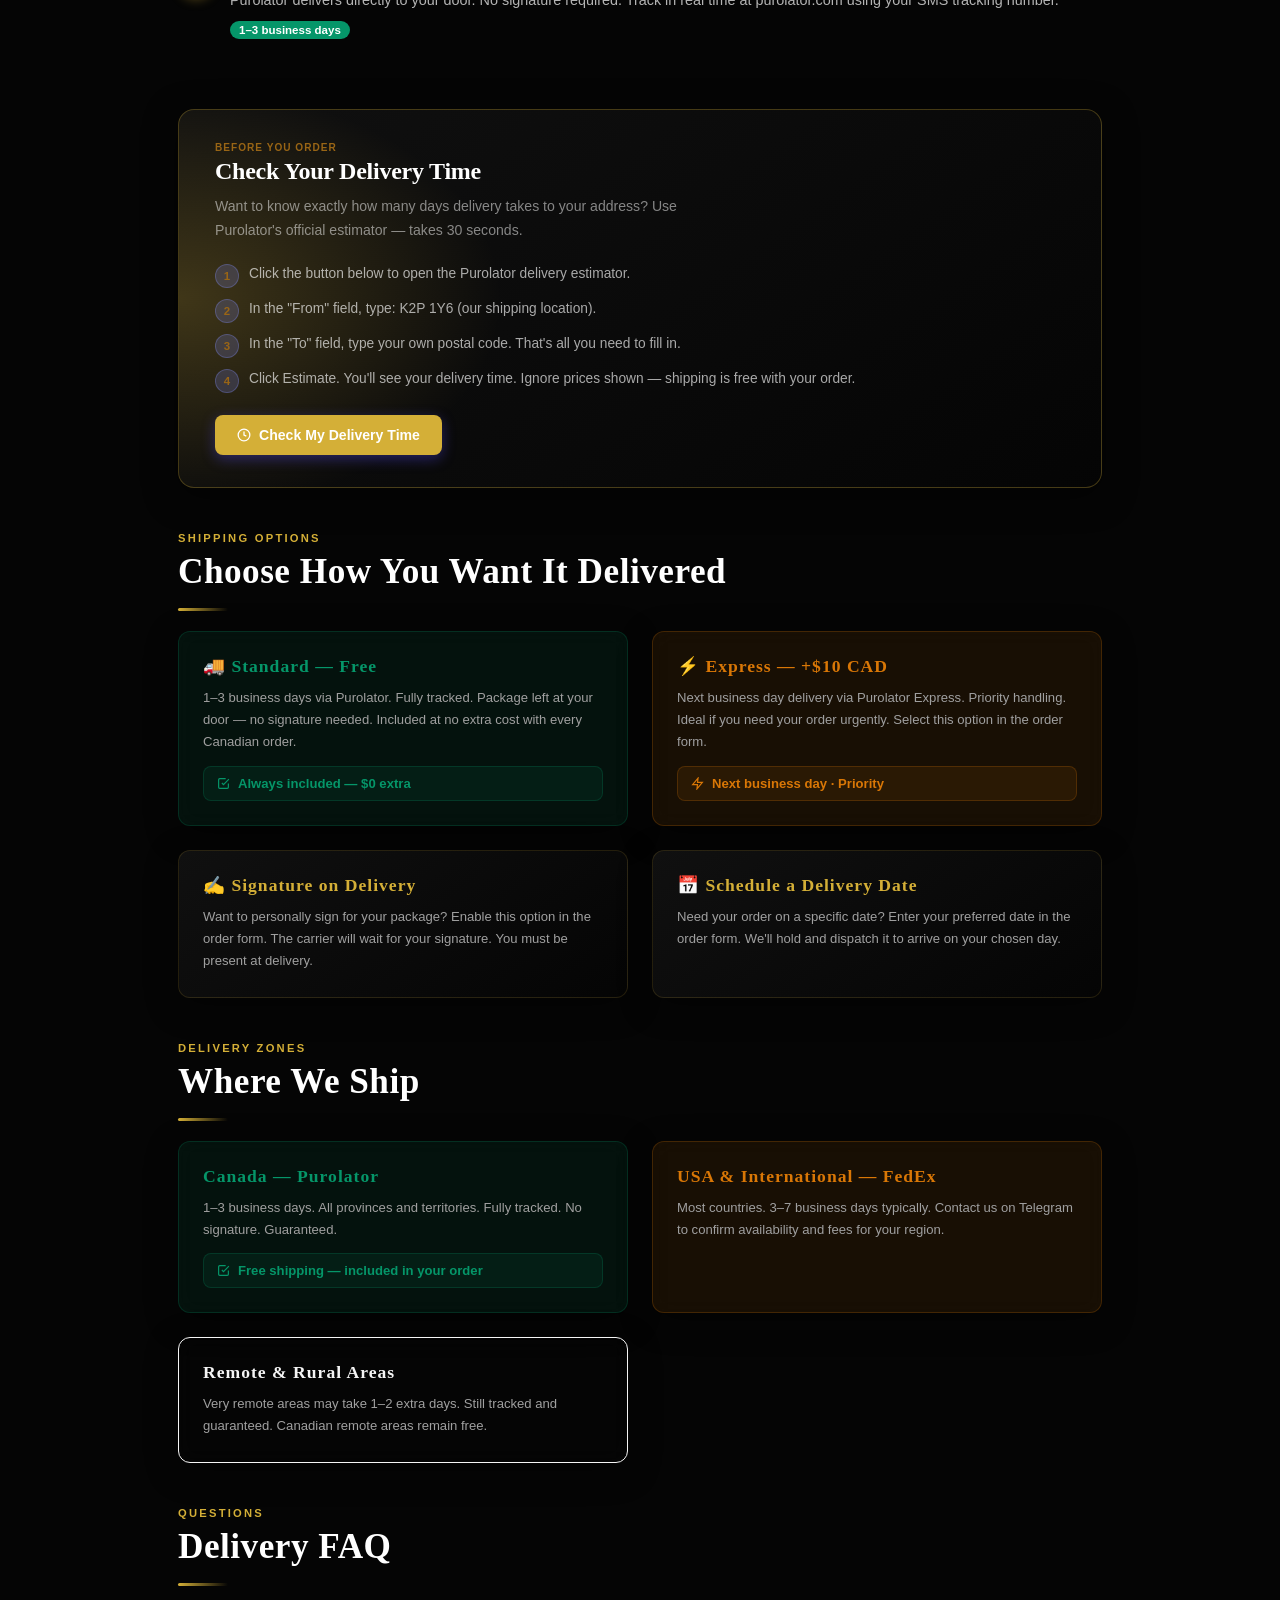
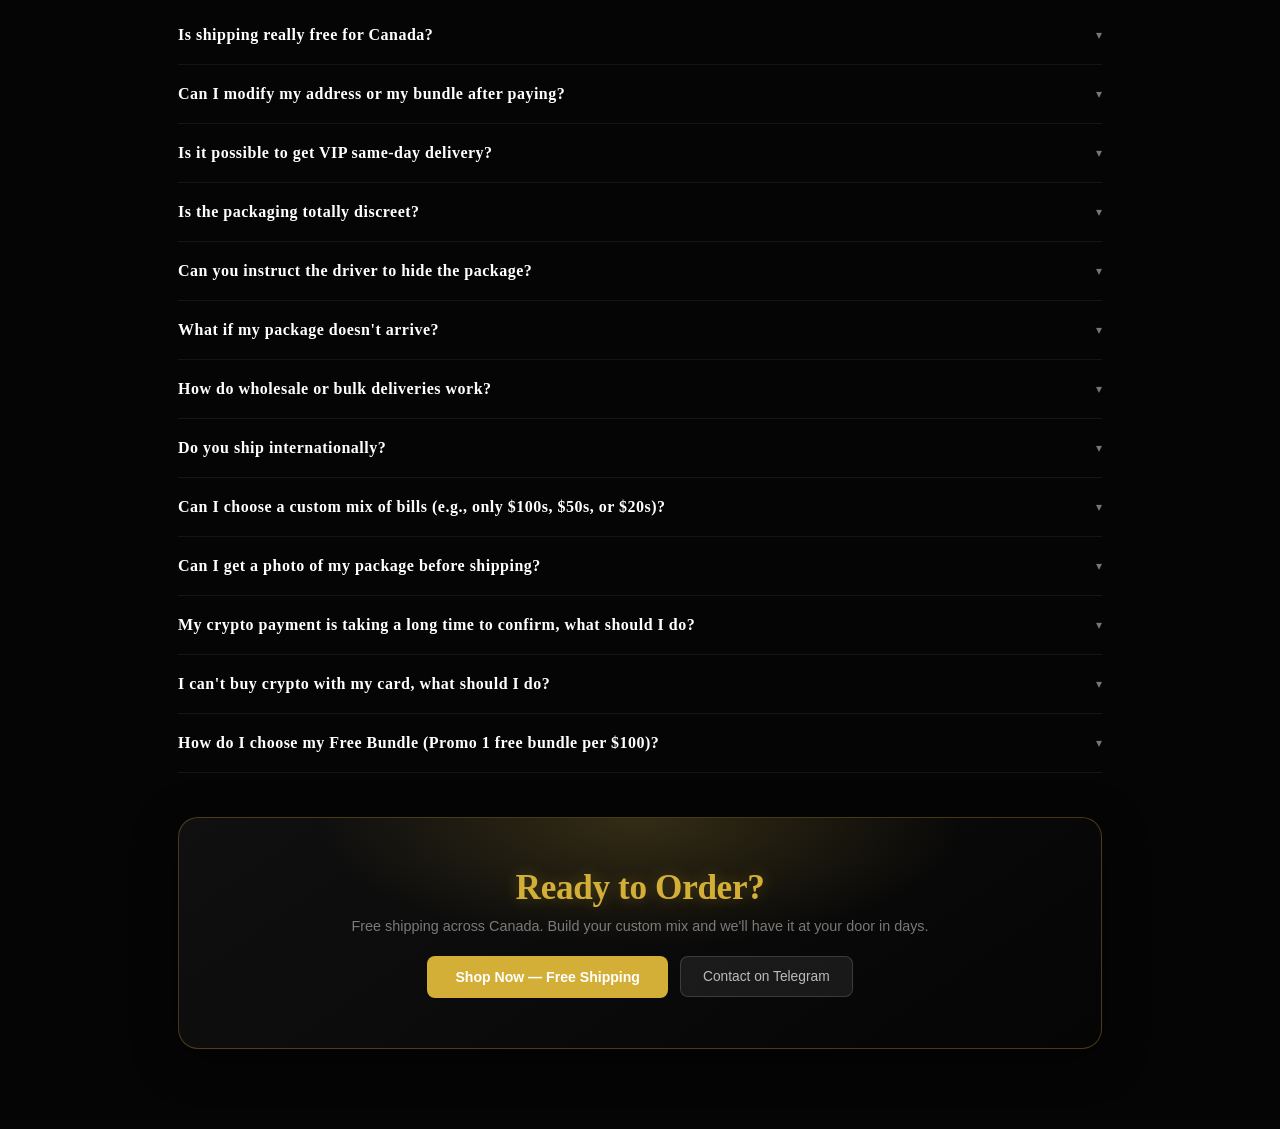
==== commit f84f75e9: "Add cashlogo.jpg as site favicon/icon" ====
--- a/pages/delivery-info.html
+++ b/pages/delivery-info.html
@@ -38,7 +38,7 @@
   ]
 }
 </script>
-<link rel="icon" type="image/x-icon" href="../favicon.ico">
+<link rel="icon" type="image/jpeg" href="../cashlogo.jpg"><link rel="apple-touch-icon" href="../cashlogo.jpg">
 <link rel="manifest" href="../site.webmanifest">
 <link rel="preconnect" href="https://fonts.googleapis.com">
 <link href="https://fonts.googleapis.com/css2?family=Fraunces:ital,opsz,wght@0,9..144,700;0,9..144,900;1,9..144,900&family=Plus+Jakarta+Sans:wght@300;400;500;600;700&display=swap" rel="stylesheet">
